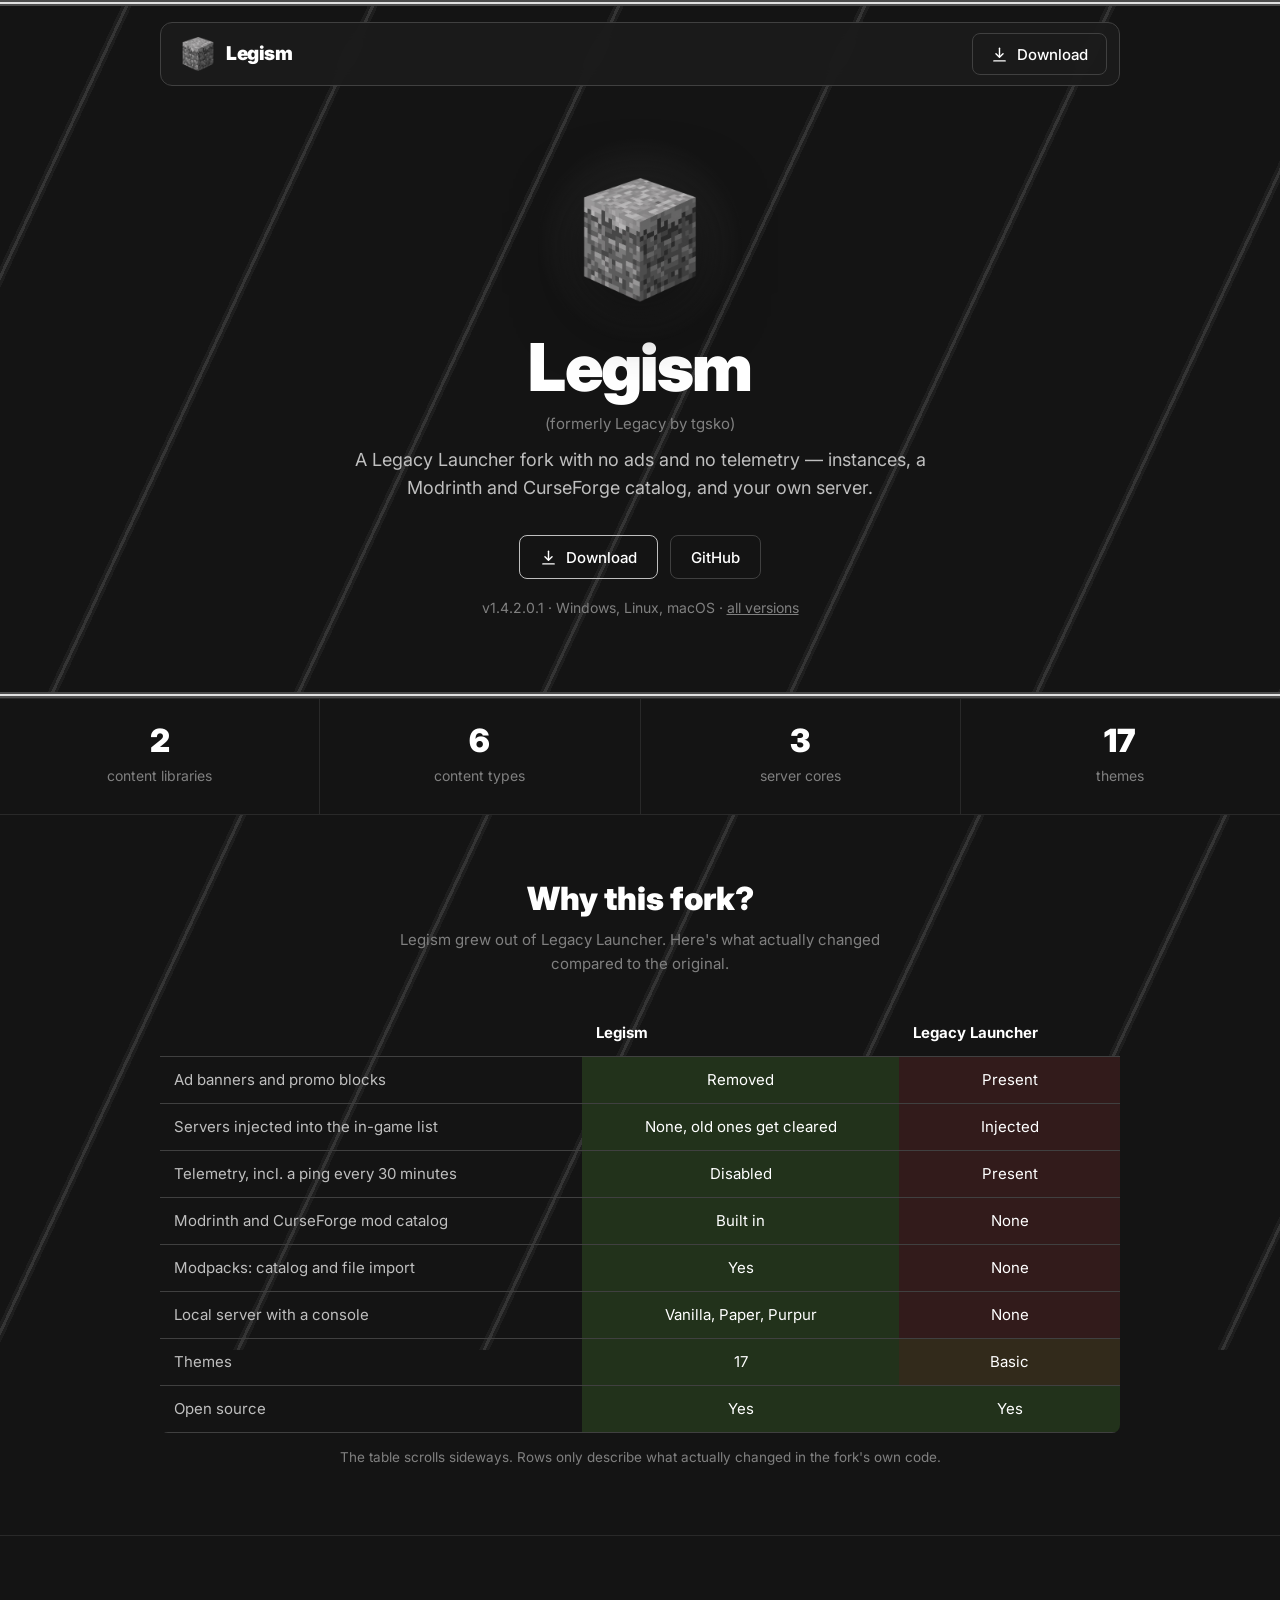
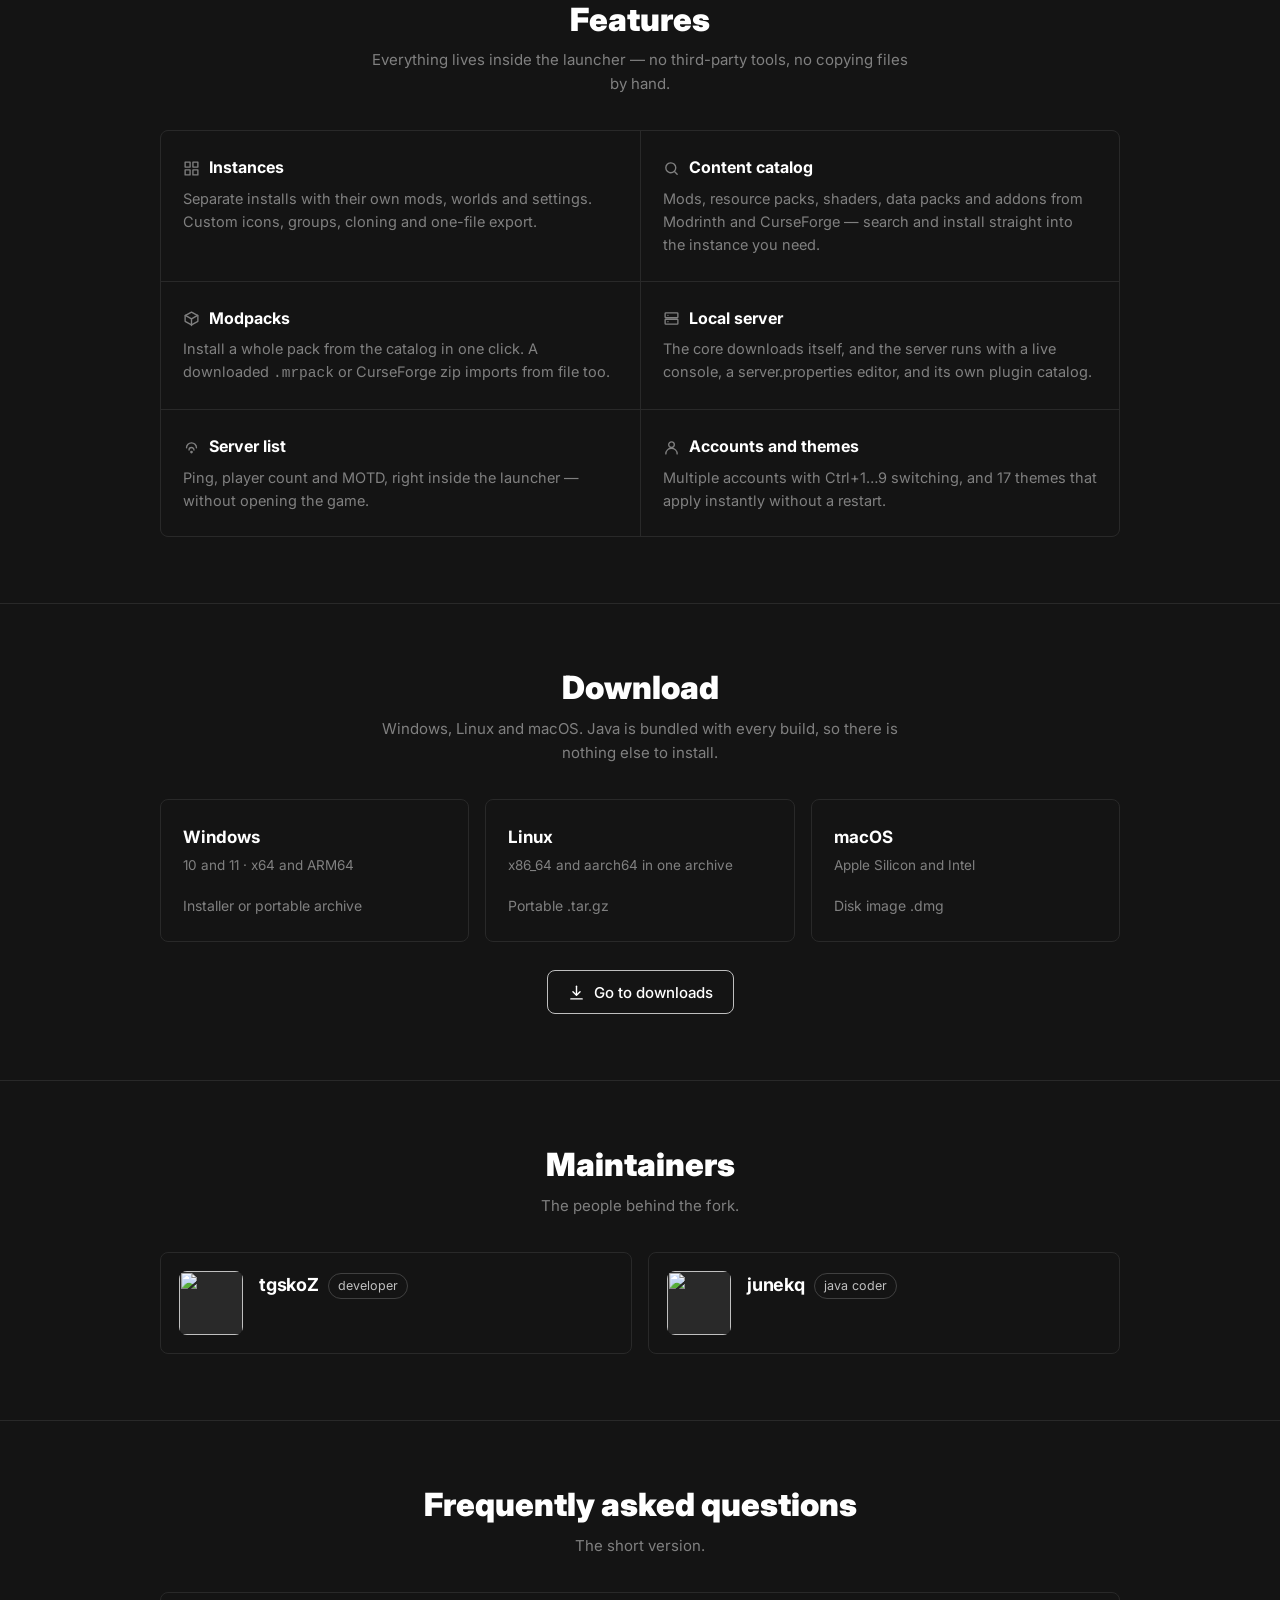
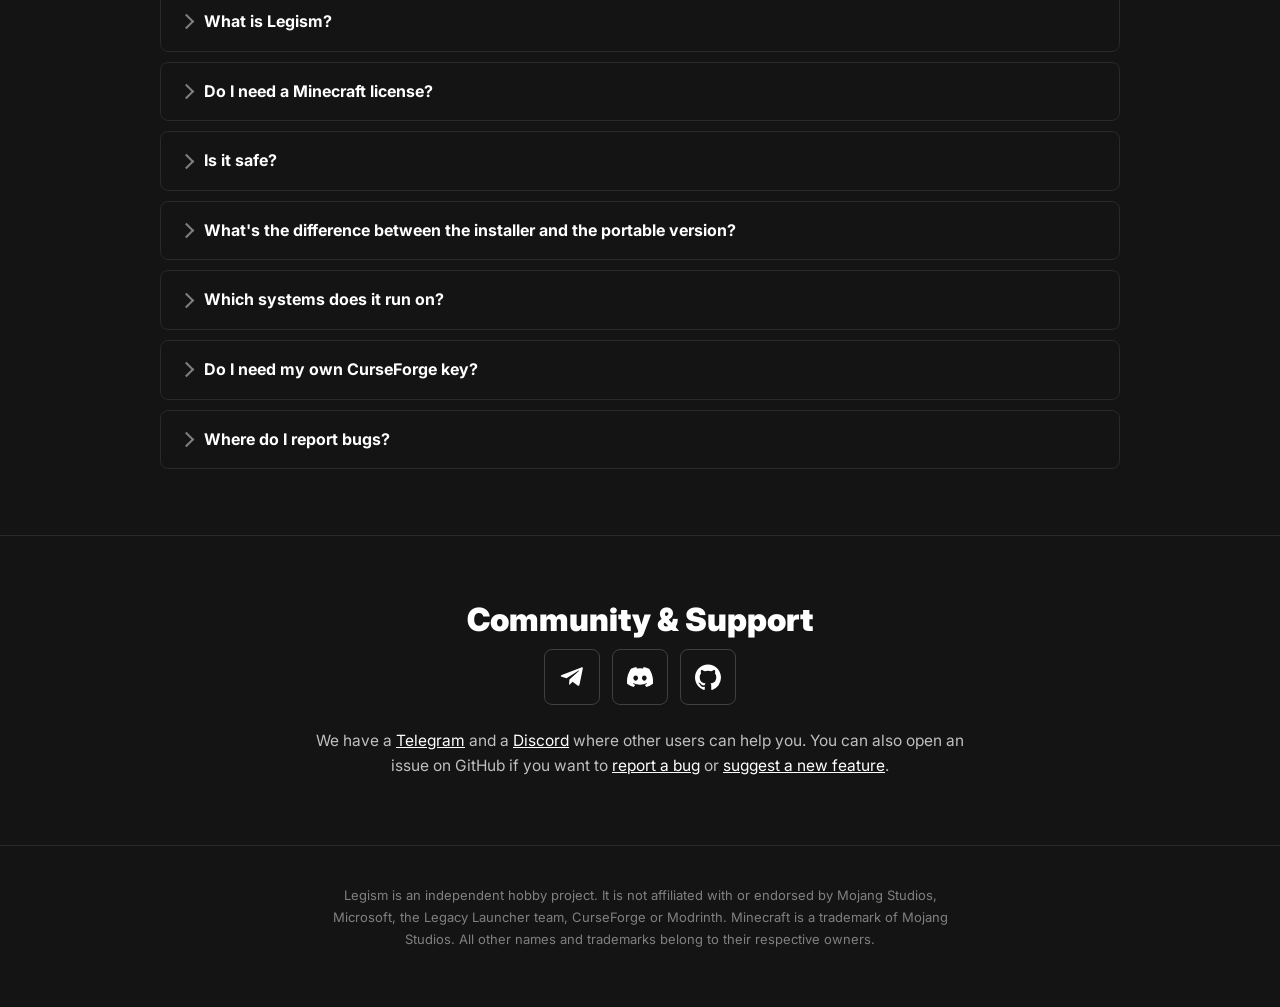
==== index.html @ e4979561 "Drift the background stripes without moving them The pattern now creeps slowly along its own diagona" ====
<!doctype html>
<html lang="en">
<head>
<meta charset="utf-8">
<meta name="viewport" content="width=device-width, initial-scale=1">
<title>Legism</title>
<meta name="description" content="Legism is a Legacy Launcher fork with no ads and no telemetry — instances, a built-in Modrinth and CurseForge catalog, and local servers.">
<link rel="icon" type="image/png" href="images/favicon.png">
<meta property="og:title" content="Legism">
<meta property="og:description" content="A Legacy Launcher fork with no ads and no telemetry. Instances, a Modrinth and CurseForge catalog, your own server.">
<meta property="og:image" content="images/legism-logo.png">
<meta property="og:type" content="website">
<link rel="preconnect" href="https://fonts.googleapis.com">
<link rel="preconnect" href="https://fonts.gstatic.com" crossorigin>
<link href="https://fonts.googleapis.com/css2?family=Inter:wght@400;500;700;900&display=swap" rel="stylesheet">
<script>document.documentElement.classList.add('js')</script>
<style>
  :root{
    --black-1:hsl(0,0%,0%);
    --black-2:hsl(0,0%,8%);
    --black-3:hsl(0,0%,16%);
    --white-1:hsl(0,0%,100%);
    --white-2:hsl(0,0%,75%);
    --white-3:hsl(0,0%,50%);
    --line:hsl(0,0%,25%);
    --green-1:hsl(100,30%,15%);
    --red-1:hsl(0,30%,15%);
    --blue-1:hsl(200,30%,15%);
    --yellow-1:hsl(40,30%,15%);
  }

  *{box-sizing:border-box}

  html{scroll-behavior:smooth}

  body{
    margin:0;
    background:var(--black-2);
    color:var(--white-1);
    font:400 16px/1.6 Inter,system-ui,-apple-system,"Segoe UI",sans-serif;
    -webkit-font-smoothing:antialiased;
    overflow-x:hidden;
  }

  /* ---------- the stripe motif, as the page's own background ----------
     The same grey/white/grey band repeated down the page, kept faint enough to read as
     texture behind the text rather than something competing with it. Both layers are
     fixed, so the pattern stays put while the page scrolls over it. */
  body::before{
    /* Oversized and fixed: fixed so the pattern holds still while the page scrolls over
       it, oversized so the drift below never drags an edge into view. */
    content:"";position:fixed;inset:-50%;z-index:0;pointer-events:none;
    /* Angled on purpose. Run these horizontally and a band eventually lands on a line of
       body text, where it reads as a strikethrough; on the diagonal it never lines up with
       anything and stays a texture. */
    background-image:repeating-linear-gradient(
      115deg,
      transparent 0 214px,
      hsl(0,0%,34%) 214px 217px,
      hsl(0,0%,92%) 217px 220px,
      hsl(0,0%,34%) 220px 223px
    );
    opacity:.15;
    animation:stripe-drift 34s linear infinite;
  }
  /* One full period of the pattern measured along the gradient's own axis: 223px at 115deg
     is (223*sin115, -223*cos115) = 202.11 by 94.24. Landing exactly on the period is what
     makes the loop invisible - anything else snaps back at the end of every cycle. */
  @keyframes stripe-drift{
    from{transform:translate(0,0)}
    to{transform:translate(202.11px,94.24px)}
  }
  /* the shine, sweeping across the whole backdrop */
  body::after{
    content:"";position:fixed;inset:0;z-index:0;pointer-events:none;
    background:linear-gradient(100deg,
      transparent 38%,
      hsla(0,0%,100%,.05) 50%,
      transparent 62%);
    transform:translateX(-100%);
    animation:sheen 9s cubic-bezier(.4,0,.2,1) infinite;
  }

  /* every band of the page sits above the backdrop */
  header,.stats,main,footer,.topbar,.stripes{position:relative;z-index:1}

  .wrap{width:min(100% - 32px,960px);margin-inline:auto;position:relative;z-index:1}

  a{color:var(--white-1)}
  :focus-visible{outline:2px solid var(--white-1);outline-offset:3px;border-radius:4px}

  h1{font-size:32px;font-weight:900;line-height:1.15;margin:0 0 16px}
  h2{font-size:20px;font-weight:700;margin:0 0 10px}

  /* ---------------- brand stripes ---------------- */
  /* Three bands - grey, white, grey - with a highlight sweeping along them. The sweep is
     a separate layer rather than an animated gradient on the bands themselves, so the
     stripe keeps its exact colours while only the shine moves. */
  .stripes{
    position:relative;overflow:hidden;
    height:6px;width:100%;
    background:linear-gradient(
      hsl(0,0%,30%) 0 2px,
      hsl(0,0%,88%) 2px 4px,
      hsl(0,0%,30%) 4px 6px
    );
  }
  .stripes::after{
    content:"";position:absolute;inset:0;
    background:linear-gradient(100deg,
      transparent 25%,
      hsla(0,0%,100%,.9) 50%,
      transparent 75%);
    transform:translateX(-100%);
    animation:sheen 6s cubic-bezier(.4,0,.2,1) infinite;
  }
  @keyframes sheen{
    0%{transform:translateX(-100%)}
    55%,100%{transform:translateX(100%)}
  }
  .stripes.divider{margin-top:-1px}

  /* ---------------- top bar ---------------- */
  .topbar{
    position:sticky;top:16px;z-index:20;
    width:min(100% - 32px,960px);margin:16px auto 0;
    display:flex;align-items:center;gap:16px;
    padding:10px 12px 10px 14px;
    border:1px solid var(--line);border-radius:12px;
    background:hsla(0,0%,11%,.92);
    backdrop-filter:blur(10px);
    -webkit-backdrop-filter:blur(10px);
  }
  .brand{
    display:flex;align-items:center;gap:11px;
    text-decoration:none;color:var(--white-1);
    font-weight:900;font-size:19px;letter-spacing:-.02em;
    padding:4px 6px;border-radius:8px;margin-right:auto;
    transition:opacity .15s;
  }
  .brand:hover{opacity:.75}
  .brand img{width:34px;height:34px;display:block}
  .topbar .btn{min-height:42px;padding:0 18px;font-size:15px}
  /* the wordmark stays at every width - it is half the point of the bar. Only the
     spacing tightens, which is enough for the whole row to fit a 320px phone. */
  @media (max-width:420px){
    .topbar{gap:8px;padding:8px 8px 8px 10px}
    .brand{font-size:17px;gap:9px}
    .brand img{width:30px;height:30px}
    .topbar .btn{padding:0 13px;font-size:14px}
  }

  /* ---------- scroll reveal (never hides content without JS) ---------- */
  .js .reveal{opacity:0;transform:translateY(16px);transition:opacity .55s ease,transform .55s ease}
  .js .reveal.in{opacity:1;transform:none}
  @media (prefers-reduced-motion:reduce){
    html{scroll-behavior:auto}
    .js .reveal{opacity:1;transform:none;transition:none}
    *,*::before,*::after{animation:none!important;transition-duration:.01ms!important}
    .stripes::after{opacity:0}
  }

  /* ---------------- hero ---------------- */
  header{
    position:relative;text-align:center;
    padding:92px 0 72px;border-bottom:1px solid var(--black-3);
    overflow:hidden;
  }

  .logo-wrap{position:relative;display:inline-block;margin-bottom:24px}
  .logo-wrap::after{
    content:"";position:absolute;inset:-42%;z-index:-1;
    background:radial-gradient(circle,hsla(0,0%,100%,.13),transparent 66%);
  }
  .logo{
    width:124px;height:124px;display:block;
    filter:drop-shadow(0 16px 34px rgba(0,0,0,.75));
    animation:float 7s ease-in-out infinite;
  }
  @keyframes float{0%,100%{transform:translateY(0)}50%{transform:translateY(-9px)}}

  .name{font-size:clamp(42px,7.4vw,66px);font-weight:900;line-height:1;margin:0 0 12px;letter-spacing:-.025em}
  .formerly{color:var(--white-3);font-size:15px;margin:0 0 10px}
  .tagline{color:var(--white-2);font-size:18px;margin:0 auto 32px;max-width:52ch}

  .actions{display:flex;flex-wrap:wrap;gap:12px;justify-content:center;margin-bottom:18px}
  .btn{
    display:inline-flex;align-items:center;justify-content:center;gap:9px;
    min-height:44px;padding:0 20px;
    background:transparent;color:var(--white-1);
    border:1px solid var(--line);border-radius:8px;
    font:500 15px/1 Inter,sans-serif;text-decoration:none;cursor:pointer;
    transition:background .15s,border-color .15s,transform .15s;
  }
  .btn:hover{background:var(--black-3);border-color:var(--white-3);transform:translateY(-2px)}
  .btn:active{transform:none}
  .btn.primary{border-color:var(--white-2)}
  .btn.primary:hover{background:var(--white-1);color:var(--black-1);border-color:var(--white-1)}
  .btn svg{width:17px;height:17px;flex:none}

  .under{color:var(--white-3);font-size:14px;margin:0}
  .under a{color:var(--white-3)}
  .under a:hover{color:var(--white-1)}

  /* ---------------- stats ---------------- */
  .stats{
    display:grid;grid-template-columns:repeat(4,1fr);gap:1px;
    background:var(--black-3);border-block:1px solid var(--black-3);
  }
  @media (max-width:680px){.stats{grid-template-columns:repeat(2,1fr)}}
  .stat{background:var(--black-2);padding:26px 16px;text-align:center}
  .stat b{display:block;font-size:32px;font-weight:900;line-height:1;margin-bottom:6px}
  .stat span{color:var(--white-3);font-size:14px}

  /* ---------------- sections ---------------- */
  section{padding:66px 0;border-bottom:1px solid var(--black-3)}
  section > .wrap > h1{text-align:center;margin-bottom:10px}
  .sub{text-align:center;color:var(--white-3);margin:0 auto 34px;max-width:60ch;font-size:15px}

  /* ---------------- table ---------------- */
  .scroller{overflow-x:auto;-webkit-overflow-scrolling:touch;border-radius:8px}
  table{border-collapse:collapse;width:100%;min-width:560px;font-size:15px}
  th,td{padding:11px 14px;text-align:left;border-bottom:1px solid var(--line)}
  thead th{font-weight:700;white-space:nowrap}
  thead th:first-child{width:44%}
  tbody th{font-weight:400;color:var(--white-2)}
  tbody tr{transition:background .15s}
  tbody tr:hover{background:hsl(0,0%,11%)}
  td{text-align:center;white-space:nowrap}
  .yes{background:var(--green-1)}
  .no{background:var(--red-1)}
  .partial{background:var(--yellow-1)}
  .hint{color:var(--white-3);font-size:13.5px;margin:14px 0 0;text-align:center}

  /* ---------------- features ---------------- */
  .feats{display:grid;grid-template-columns:repeat(2,1fr);gap:1px;background:var(--black-3);border:1px solid var(--black-3);border-radius:8px;overflow:hidden}
  @media (max-width:640px){.feats{grid-template-columns:1fr}}
  .feat{background:var(--black-2);padding:24px 22px;transition:background .18s}
  .feat:hover{background:hsl(0,0%,11%)}
  .feat h2{font-size:16px;margin-bottom:6px;display:flex;align-items:center;gap:9px}
  .feat h2 svg{width:17px;height:17px;flex:none;stroke:var(--white-3);fill:none;stroke-width:1.9;stroke-linecap:round;stroke-linejoin:round}
  .feat:hover h2 svg{stroke:var(--white-1)}
  .feat p{margin:0;color:var(--white-3);font-size:14.5px;line-height:1.6}


  /* ---------------- downloads ---------------- */
  .downloads{display:grid;grid-template-columns:repeat(3,1fr);gap:16px}
  @media (max-width:760px){.downloads{grid-template-columns:1fr}}
  .dl{
    background:var(--black-2);border:1px solid var(--black-3);border-radius:8px;
    padding:24px 22px;display:flex;flex-direction:column;transition:border-color .18s;
  }
  .dl:hover{border-color:var(--line)}
  .dl h2{font-size:17px;margin-bottom:4px}
  .dl .arch{color:var(--white-3);font-size:13.5px;margin:0 0 18px}
  .dl .files{display:grid;gap:8px;margin-top:auto}
  .dl .files a{
    display:block;padding:10px 14px;text-align:center;text-decoration:none;
    border:1px solid var(--line);border-radius:8px;font-size:14.5px;font-weight:500;
    transition:background .15s,border-color .15s;
  }
  .dl .files a:hover{background:var(--black-3);border-color:var(--white-2)}
  .dl .files .hintline{color:var(--white-3);font-size:14px}
  .dl-cta{text-align:center;margin:28px 0 0}

  /* ---------------- maintainers ---------------- */
  .people{display:grid;grid-template-columns:repeat(2,1fr);gap:16px}
  @media (max-width:720px){.people{grid-template-columns:1fr}}
  .person{
    display:flex;gap:16px;align-items:flex-start;
    background:var(--black-2);border:1px solid var(--black-3);border-radius:8px;
    padding:18px;text-decoration:none;color:var(--white-1);
    transition:border-color .18s,background .18s,transform .18s;
  }
  .person:hover{border-color:var(--line);background:hsl(0,0%,10%);transform:translateY(-2px)}
  .person img{
    width:64px;height:64px;flex:none;border-radius:8px;display:block;
    background:var(--black-3);object-fit:cover;
  }
  .person .who{display:flex;align-items:center;gap:9px;flex-wrap:wrap;margin-bottom:4px}
  .person .handle{font-size:18px;font-weight:700;letter-spacing:-.01em}
  .person .role{
    font-size:12.5px;color:var(--white-2);
    border:1px solid var(--line);border-radius:100px;padding:2px 9px;
    white-space:nowrap;
  }
  .person .bio{margin:0;color:var(--white-3);font-size:14.5px;line-height:1.55}

  /* ---------------- faq ---------------- */
  .faq{display:grid;gap:10px}
  details{
    background:var(--black-2);border:1px solid var(--black-3);border-radius:8px;
    padding:0 18px;transition:border-color .15s,background .15s;
  }
  details:hover,details[open]{border-color:var(--line);background:hsl(0,0%,10%)}
  summary{
    cursor:pointer;list-style:none;padding:16px 0;
    font-weight:700;font-size:16px;display:flex;align-items:center;gap:12px;
  }
  summary::-webkit-details-marker{display:none}
  summary::before{
    content:"";flex:none;width:9px;height:9px;
    border-right:2px solid var(--white-3);border-bottom:2px solid var(--white-3);
    transform:rotate(-45deg);transition:transform .18s;margin-left:2px;
  }
  details[open] summary::before{transform:rotate(45deg)}
  details p{margin:0 0 16px;color:var(--white-2);font-size:15px;line-height:1.65}
  details a{color:var(--white-1)}

  /* ---------------- community ---------------- */
  .socials{display:flex;gap:12px;justify-content:center;margin-bottom:24px}
  .social{
    width:56px;height:56px;display:grid;place-items:center;
    border:1px solid var(--line);border-radius:8px;color:var(--white-1);
    transition:background .15s,border-color .15s,transform .15s;
  }
  .social:hover{background:var(--black-3);border-color:var(--white-2);transform:translateY(-3px)}
  .social svg{width:26px;height:26px;fill:currentColor}
  .community-text{text-align:center;color:var(--white-2);font-size:15.5px;margin:0 auto;max-width:66ch}

  /* ---------------- footer ---------------- */
  footer{padding:38px 0 58px;text-align:center}
  .disclaimer{color:var(--white-3);font-size:13px;line-height:1.7;margin:0 auto;max-width:80ch}
</style>
</head>
<body>

<div class="stripes" aria-hidden="true"></div>

<nav class="topbar">
  <a class="brand" href="#top" aria-label="Legism home page">
    <img src="images/legism-logo.png" width="34" height="34" alt="">
    <span>Legism</span>
  </a>
  <a class="btn" href="download/">
    <svg viewBox="0 0 24 24" fill="none" stroke="currentColor" stroke-width="2" stroke-linecap="round" stroke-linejoin="round" aria-hidden="true">
      <path d="M12 3v12"/><path d="m7 11 5 5 5-5"/><path d="M4 21h16"/>
    </svg>
    Download
  </a>
</nav>

<header id="top">
  <div class="wrap">
    <span class="logo-wrap">
      <img class="logo" src="images/legism-logo.png" width="124" height="124" alt="Legism logo">
    </span>
    <h1 class="name">Legism</h1>
    <p class="formerly">(formerly Legacy by tgsko)</p>
    <p class="tagline">A Legacy Launcher fork with no ads and no telemetry — instances, a Modrinth and CurseForge catalog, and your own server.</p>

    <div class="actions">
      <a class="btn primary" href="download/">
        <svg viewBox="0 0 24 24" fill="none" stroke="currentColor" stroke-width="2" stroke-linecap="round" stroke-linejoin="round" aria-hidden="true">
          <path d="M12 3v12"/><path d="m7 11 5 5 5-5"/><path d="M4 21h16"/>
        </svg>
        Download
      </a>
      <a class="btn" href="https://github.com/Legismmc/legism" target="_blank" rel="noopener">GitHub</a>
    </div>

    <p class="under">
      <span id="ver">v1.4.2.0.1</span> · Windows, Linux, macOS ·
      <a href="https://github.com/Legismmc/legism/releases" target="_blank" rel="noopener">all versions</a>
    </p>
  </div>
</header>

<div class="stripes divider" aria-hidden="true"></div>

<div class="stats">
  <div class="stat"><b>2</b><span>content libraries</span></div>
  <div class="stat"><b>6</b><span>content types</span></div>
  <div class="stat"><b>3</b><span>server cores</span></div>
  <div class="stat"><b>17</b><span>themes</span></div>
</div>

<main>

  <section id="why">
    <div class="wrap">
      <h1 class="reveal">Why this fork?</h1>
      <p class="sub reveal">Legism grew out of Legacy Launcher. Here's what actually changed compared to the original.</p>

      <div class="scroller reveal">
        <table>
          <thead>
            <tr>
              <th scope="col"></th>
              <th scope="col">Legism</th>
              <th scope="col">Legacy Launcher</th>
            </tr>
          </thead>
          <tbody>
            <tr>
              <th scope="row">Ad banners and promo blocks</th>
              <td class="yes">Removed</td>
              <td class="no">Present</td>
            </tr>
            <tr>
              <th scope="row">Servers injected into the in-game list</th>
              <td class="yes">None, old ones get cleared</td>
              <td class="no">Injected</td>
            </tr>
            <tr>
              <th scope="row">Telemetry, incl. a ping every 30 minutes</th>
              <td class="yes">Disabled</td>
              <td class="no">Present</td>
            </tr>
            <tr>
              <th scope="row">Modrinth and CurseForge mod catalog</th>
              <td class="yes">Built in</td>
              <td class="no">None</td>
            </tr>
            <tr>
              <th scope="row">Modpacks: catalog and file import</th>
              <td class="yes">Yes</td>
              <td class="no">None</td>
            </tr>
            <tr>
              <th scope="row">Local server with a console</th>
              <td class="yes">Vanilla, Paper, Purpur</td>
              <td class="no">None</td>
            </tr>
            <tr>
              <th scope="row">Themes</th>
              <td class="yes">17</td>
              <td class="partial">Basic</td>
            </tr>
            <tr>
              <th scope="row">Open source</th>
              <td class="yes">Yes</td>
              <td class="yes">Yes</td>
            </tr>
          </tbody>
        </table>
      </div>
      <p class="hint reveal">The table scrolls sideways. Rows only describe what actually changed in the fork's own code.</p>
    </div>
  </section>

  <section id="features">
    <div class="wrap">
      <h1 class="reveal">Features</h1>
      <p class="sub reveal">Everything lives inside the launcher — no third-party tools, no copying files by hand.</p>

      <div class="feats reveal">
        <div class="feat">
          <h2><svg viewBox="0 0 24 24" aria-hidden="true"><rect x="3" y="3" width="7" height="7"/><rect x="14" y="3" width="7" height="7"/><rect x="3" y="14" width="7" height="7"/><rect x="14" y="14" width="7" height="7"/></svg>Instances</h2>
          <p>Separate installs with their own mods, worlds and settings. Custom icons, groups, cloning and one-file export.</p>
        </div>
        <div class="feat">
          <h2><svg viewBox="0 0 24 24" aria-hidden="true"><circle cx="11" cy="11" r="7"/><path d="m20 20-3.5-3.5"/></svg>Content catalog</h2>
          <p>Mods, resource packs, shaders, data packs and addons from Modrinth and CurseForge — search and install straight into the instance you need.</p>
        </div>
        <div class="feat">
          <h2><svg viewBox="0 0 24 24" aria-hidden="true"><path d="M21 16V8l-9-5-9 5v8l9 5 9-5Z"/><path d="m3.3 7.5 8.7 5 8.7-5"/><path d="M12 22V12.5"/></svg>Modpacks</h2>
          <p>Install a whole pack from the catalog in one click. A downloaded <code>.mrpack</code> or CurseForge zip imports from file too.</p>
        </div>
        <div class="feat">
          <h2><svg viewBox="0 0 24 24" aria-hidden="true"><rect x="3" y="4" width="18" height="7" rx="1"/><rect x="3" y="13" width="18" height="7" rx="1"/><path d="M7 7.5h.01M7 16.5h.01"/></svg>Local server</h2>
          <p>The core downloads itself, and the server runs with a live console, a server.properties editor, and its own plugin catalog.</p>
        </div>
        <div class="feat">
          <h2><svg viewBox="0 0 24 24" aria-hidden="true"><path d="M5 12.5a7 7 0 0 1 14 0"/><path d="M8.5 15.5a3.5 3.5 0 0 1 7 0"/><circle cx="12" cy="18.5" r="1"/></svg>Server list</h2>
          <p>Ping, player count and MOTD, right inside the launcher — without opening the game.</p>
        </div>
        <div class="feat">
          <h2><svg viewBox="0 0 24 24" aria-hidden="true"><circle cx="12" cy="8" r="4"/><path d="M4 21a8 8 0 0 1 16 0"/></svg>Accounts and themes</h2>
          <p>Multiple accounts with Ctrl+1…9 switching, and 17 themes that apply instantly without a restart.</p>
        </div>
      </div>
    </div>
  </section>

  <section id="download">
    <div class="wrap">
      <h1 class="reveal">Download</h1>
      <p class="sub reveal">Windows, Linux and macOS. Java is bundled with every build, so there is nothing else to install.</p>

      <div class="downloads reveal">
        <div class="dl">
          <h2>Windows</h2>
          <p class="arch">10 and 11 · x64 and ARM64</p>
          <div class="files"><span class="hintline">Installer or portable archive</span></div>
        </div>

        <div class="dl">
          <h2>Linux</h2>
          <p class="arch">x86_64 and aarch64 in one archive</p>
          <div class="files"><span class="hintline">Portable .tar.gz</span></div>
        </div>

        <div class="dl">
          <h2>macOS</h2>
          <p class="arch">Apple Silicon and Intel</p>
          <div class="files"><span class="hintline">Disk image .dmg</span></div>
        </div>
      </div>

      <p class="dl-cta reveal">
        <a class="btn primary" href="download/">
          <svg viewBox="0 0 24 24" fill="none" stroke="currentColor" stroke-width="2" stroke-linecap="round" stroke-linejoin="round" aria-hidden="true">
            <path d="M12 3v12"/><path d="m7 11 5 5 5-5"/><path d="M4 21h16"/>
          </svg>
          Go to downloads
        </a>
      </p>
    </div>
  </section>

  <section id="maintainers">
    <div class="wrap">
      <h1 class="reveal">Maintainers</h1>
      <p class="sub reveal">The people behind the fork.</p>

      <div class="people reveal">
        <a class="person" href="https://github.com/tgskoZ" target="_blank" rel="noopener">
          <img src="https://github.com/tgskoZ.png?size=128" width="64" height="64" alt="" loading="lazy">
          <span>
            <span class="who">
              <span class="handle">tgskoZ</span>
              <span class="role">developer</span>
            </span>
            <p class="bio" data-bio-for="tgskoZ"></p>
          </span>
        </a>

        <a class="person" href="https://github.com/junekq" target="_blank" rel="noopener">
          <img src="https://github.com/junekq.png?size=128" width="64" height="64" alt="" loading="lazy">
          <span>
            <span class="who">
              <span class="handle">junekq</span>
              <span class="role">java coder</span>
            </span>
            <p class="bio" data-bio-for="junekq"></p>
          </span>
        </a>
      </div>
    </div>
  </section>

  <section id="faq">
    <div class="wrap">
      <h1 class="reveal">Frequently asked questions</h1>
      <p class="sub reveal">The short version.</p>

      <div class="faq reveal">
        <details>
          <summary>What is Legism?</summary>
          <p>An independent, hobbyist fork of <a href="https://llaun.ch/" target="_blank" rel="noopener">Legacy Launcher</a>, a Minecraft launcher. Ads and telemetry are cut out, and a built-in mod catalog, modpacks and local servers are added in their place. The project used to be called "Legacy by tgsko".</p>
        </details>

        <details>
          <summary>Do I need a Minecraft license?</summary>
          <p>Minecraft is a paid game, and the launcher doesn't distribute or grant it. Legism only launches the game and manages instances.</p>
        </details>

        <details>
          <summary>Is it safe?</summary>
          <p>The source is fully open — you can read it and build it yourself. Only download it from the <a href="https://github.com/Legismmc/legism/releases" target="_blank" rel="noopener">GitHub releases page</a>: builds from other sites are unverified.</p>
        </details>

        <details>
          <summary>What's the difference between the installer and the portable version?</summary>
          <p>The installer sets the launcher up like a regular program, with shortcuts. The portable version unpacks into any folder and doesn't touch the system — handy to keep on a flash drive or move between drives along with your instances.</p>
        </details>

        <details>
          <summary>Which systems does it run on?</summary>
          <p>Windows 10 or 11 (x64 or ARM64), Linux (x86_64 or aarch64), and macOS on both Apple Silicon and Intel. Java ships with every build — nothing else to install separately.</p>
        </details>

        <details>
          <summary>Do I need my own CurseForge key?</summary>
          <p>No. A key is already built in, so the CurseForge catalog works right away. You can set your own in settings if you want to — it replaces the built-in one.</p>
        </details>

        <details>
          <summary>Where do I report bugs?</summary>
          <p>On <a href="https://github.com/Legismmc/legism/issues" target="_blank" rel="noopener">GitHub Issues</a>, or in our chats. Please don't report problems with this fork to the Legacy Launcher team — they have nothing to do with it.</p>
        </details>
      </div>
    </div>
  </section>

  <section id="community">
    <div class="wrap">
      <h1 class="reveal">Community &amp; Support</h1>

      <div class="socials reveal">
        <a class="social" href="https://t.me/legismmc" target="_blank" rel="noopener" title="Telegram" aria-label="Telegram">
          <svg viewBox="0 0 24 24" aria-hidden="true"><path d="M21.94 4.3 18.9 19.1c-.23 1.02-.84 1.27-1.7.79l-4.7-3.47-2.27 2.19c-.25.25-.46.46-.95.46l.34-4.8 8.73-7.9c.38-.34-.08-.53-.59-.19L6.98 13.2 2.34 11.75c-1.01-.32-1.03-1.01.21-1.5L20.63 3.2c.84-.31 1.57.2 1.31 1.1Z"/></svg>
        </a>
        <a class="social" href="https://discord.gg/bpZRAgu2QR" target="_blank" rel="noopener" title="Discord" aria-label="Discord">
          <svg viewBox="0 0 24 24" aria-hidden="true"><path d="M20.32 4.37a19.8 19.8 0 0 0-4.93-1.51.07.07 0 0 0-.08.04c-.21.38-.45.87-.62 1.25a18.3 18.3 0 0 0-5.38 0c-.17-.39-.42-.87-.63-1.25a.08.08 0 0 0-.08-.04c-1.71.3-3.37.8-4.93 1.51a.07.07 0 0 0-.03.03C.53 9.09-.32 13.68.1 18.21a.08.08 0 0 0 .03.06 19.9 19.9 0 0 0 6 3.03.08.08 0 0 0 .09-.03c.46-.63.87-1.3 1.23-2a.08.08 0 0 0-.04-.11c-.65-.25-1.27-.55-1.87-.9a.08.08 0 0 1 0-.13l.37-.29a.08.08 0 0 1 .08 0c3.93 1.79 8.18 1.79 12.06 0a.08.08 0 0 1 .08 0l.37.3a.08.08 0 0 1 0 .12c-.6.35-1.22.65-1.87.9a.08.08 0 0 0-.04.11c.36.7.77 1.37 1.23 2a.08.08 0 0 0 .09.03 19.8 19.8 0 0 0 6-3.03.08.08 0 0 0 .04-.06c.5-5.25-.84-9.8-3.55-13.81a.06.06 0 0 0-.03-.03ZM8.02 15.45c-1.18 0-2.16-1.08-2.16-2.42 0-1.33.96-2.42 2.16-2.42 1.21 0 2.18 1.1 2.16 2.42 0 1.34-.96 2.42-2.16 2.42Zm7.97 0c-1.18 0-2.16-1.08-2.16-2.42 0-1.33.96-2.42 2.16-2.42 1.21 0 2.18 1.1 2.16 2.42 0 1.34-.95 2.42-2.16 2.42Z"/></svg>
        </a>
        <a class="social" href="https://github.com/Legismmc/legism" target="_blank" rel="noopener" title="GitHub" aria-label="GitHub">
          <svg viewBox="0 0 24 24" aria-hidden="true"><path d="M12 .5C5.37.5 0 5.87 0 12.5c0 5.3 3.44 9.8 8.2 11.39.6.11.82-.26.82-.58v-2.2c-3.34.73-4.04-1.42-4.04-1.42-.55-1.39-1.34-1.76-1.34-1.76-1.09-.75.08-.73.08-.73 1.2.08 1.84 1.24 1.84 1.24 1.07 1.83 2.81 1.3 3.5.99.11-.78.42-1.3.76-1.6-2.67-.3-5.47-1.33-5.47-5.93 0-1.31.47-2.38 1.24-3.22-.13-.3-.54-1.52.11-3.18 0 0 1.01-.32 3.3 1.23a11.5 11.5 0 0 1 6 0c2.29-1.55 3.3-1.23 3.3-1.23.65 1.66.24 2.88.12 3.18.77.84 1.23 1.91 1.23 3.22 0 4.61-2.8 5.62-5.48 5.92.43.37.81 1.1.81 2.22v3.29c0 .32.22.7.83.58A12 12 0 0 0 24 12.5C24 5.87 18.63.5 12 .5Z"/></svg>
        </a>
      </div>

      <p class="community-text reveal">
        We have a <a href="https://t.me/legismmc" target="_blank" rel="noopener">Telegram</a> and a
        <a href="https://discord.gg/bpZRAgu2QR" target="_blank" rel="noopener">Discord</a> where other users can help you.
        You can also open an issue on GitHub if you want to
        <a href="https://github.com/Legismmc/legism/issues/new" target="_blank" rel="noopener">report a bug</a> or
        <a href="https://github.com/Legismmc/legism/issues/new" target="_blank" rel="noopener">suggest a new feature</a>.
      </p>
    </div>
  </section>

</main>

<footer>
  <div class="wrap">
    <p class="disclaimer">
      Legism is an independent hobby project. It is not affiliated with or endorsed by Mojang Studios,
      Microsoft, the Legacy Launcher team, CurseForge or Modrinth. Minecraft is a trademark of
      Mojang Studios. All other names and trademarks belong to their respective owners.
    </p>
  </div>
</footer>

<script>
  // Keep the headline version honest without another manual bump each release. The markup
  // already carries the last known tag, so a failed or rate-limited request changes nothing.
  fetch('https://api.github.com/repos/Legismmc/legism/releases/latest', {
    headers: { 'Accept': 'application/vnd.github+json' }
  }).then(function (r) { return r.ok ? r.json() : null; })
    .then(function (d) {
      if (d && d.tag_name) document.getElementById('ver').textContent = d.tag_name;
    })
    .catch(function () { /* offline - the baked-in tag stands */ });

  // Maintainer blurbs come from each person's own GitHub bio rather than being written
  // for them here. Nobody's card depends on it: an empty or failed response just leaves
  // the line out, and the name, role and avatar stand on their own.
  [].slice.call(document.querySelectorAll('[data-bio-for]')).forEach(function (el) {
    fetch('https://api.github.com/users/' + el.getAttribute('data-bio-for'), {
      headers: { 'Accept': 'application/vnd.github+json' }
    }).then(function (r) { return r.ok ? r.json() : null; })
      .then(function (d) { if (d && d.bio) el.textContent = d.bio; })
      .catch(function () { /* no bio shown, which is the same as having none */ });
  });
</script>
<script>
  (function () {
    var items = [].slice.call(document.querySelectorAll('.reveal'));
    function show(el) { el.classList.add('in'); }

    if (!('IntersectionObserver' in window)) {
      items.forEach(show);
      return;
    }

    var io = new IntersectionObserver(function (entries) {
      entries.forEach(function (e) {
        // also reveal anything already scrolled past: landing on an #anchor, or a
        // restored scroll position, can jump straight over an element, and it would
        // otherwise never intersect and so stay invisible for good
        if (e.isIntersecting || e.boundingClientRect.top < 0) {
          show(e.target);
          io.unobserve(e.target);
        }
      });
    }, { rootMargin: '0px 0px -8% 0px', threshold: 0.05 });

    items.forEach(function (el) { io.observe(el); });

    // safety net for the same reason, once layout has settled
    window.addEventListener('load', function () {
      items.forEach(function (el) {
        if (el.getBoundingClientRect().top < window.innerHeight) show(el);
      });
    });
  })();
</script>

</body>
</html>
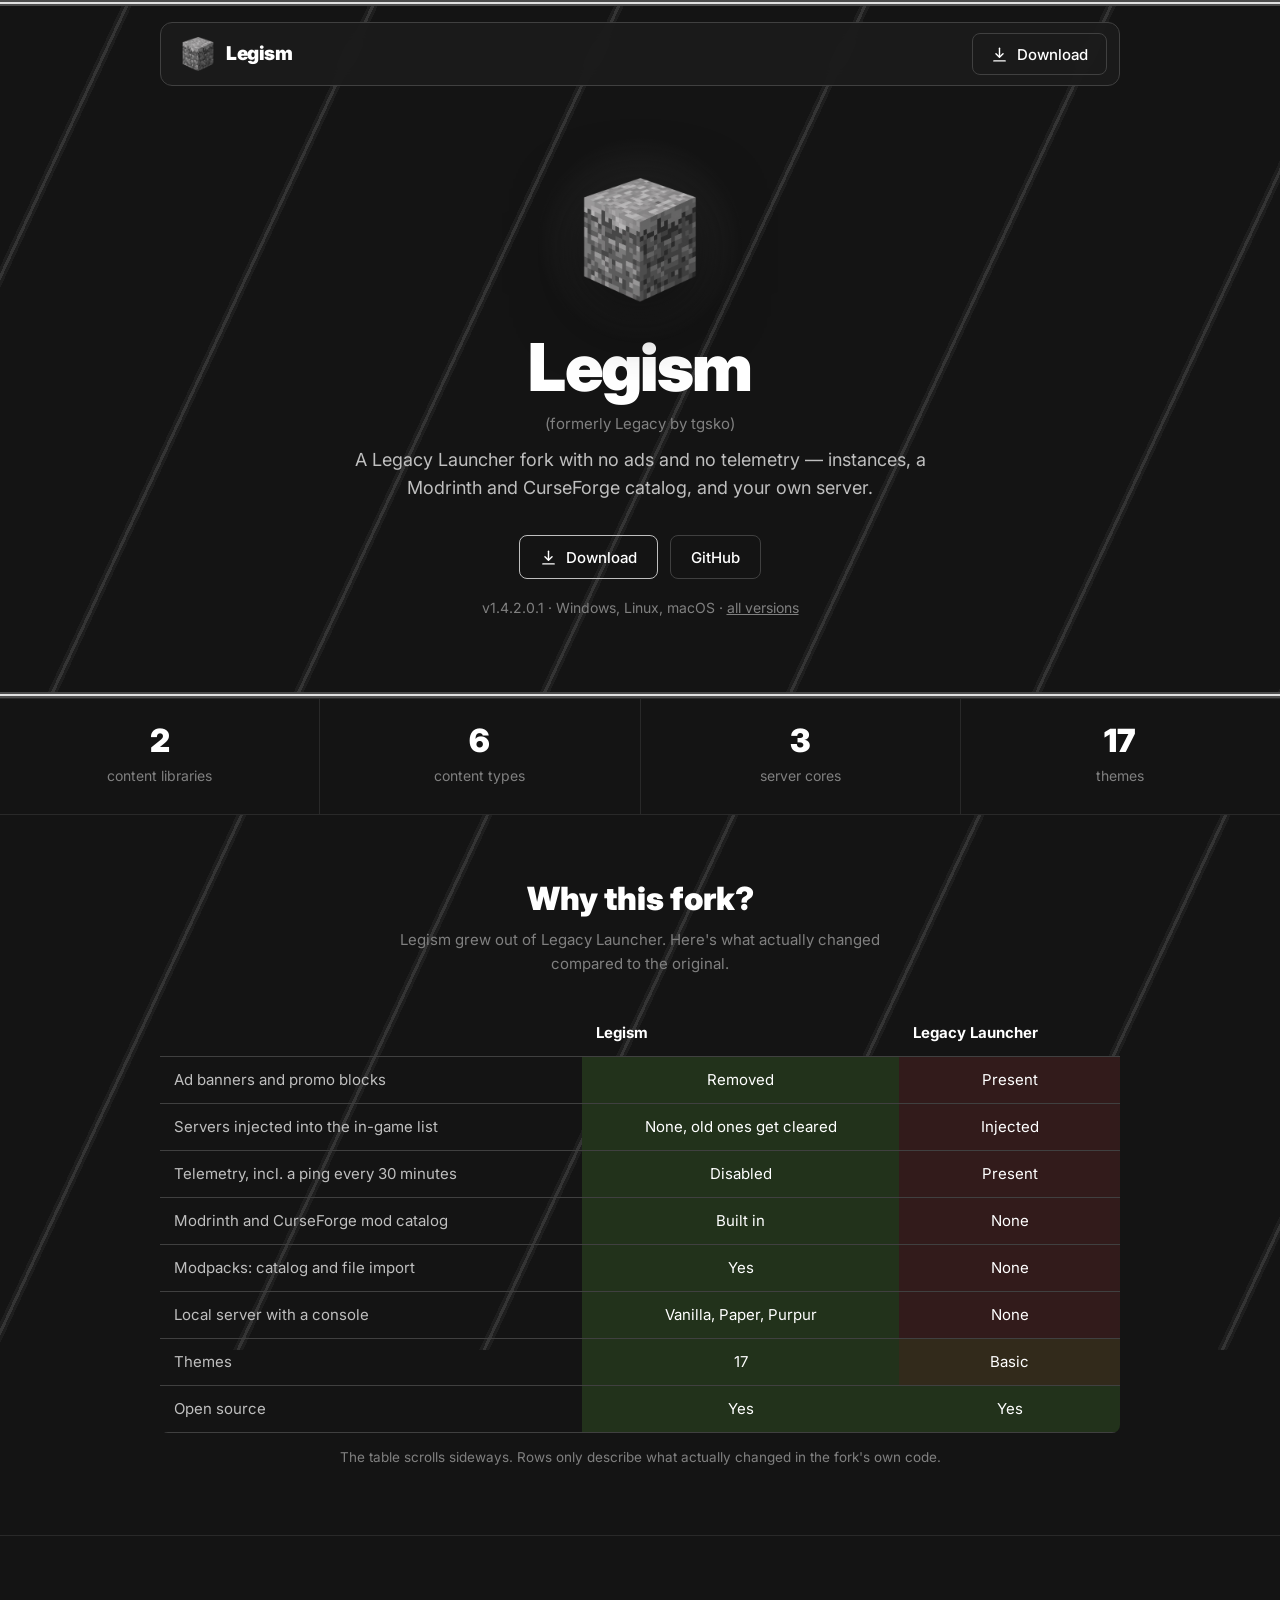
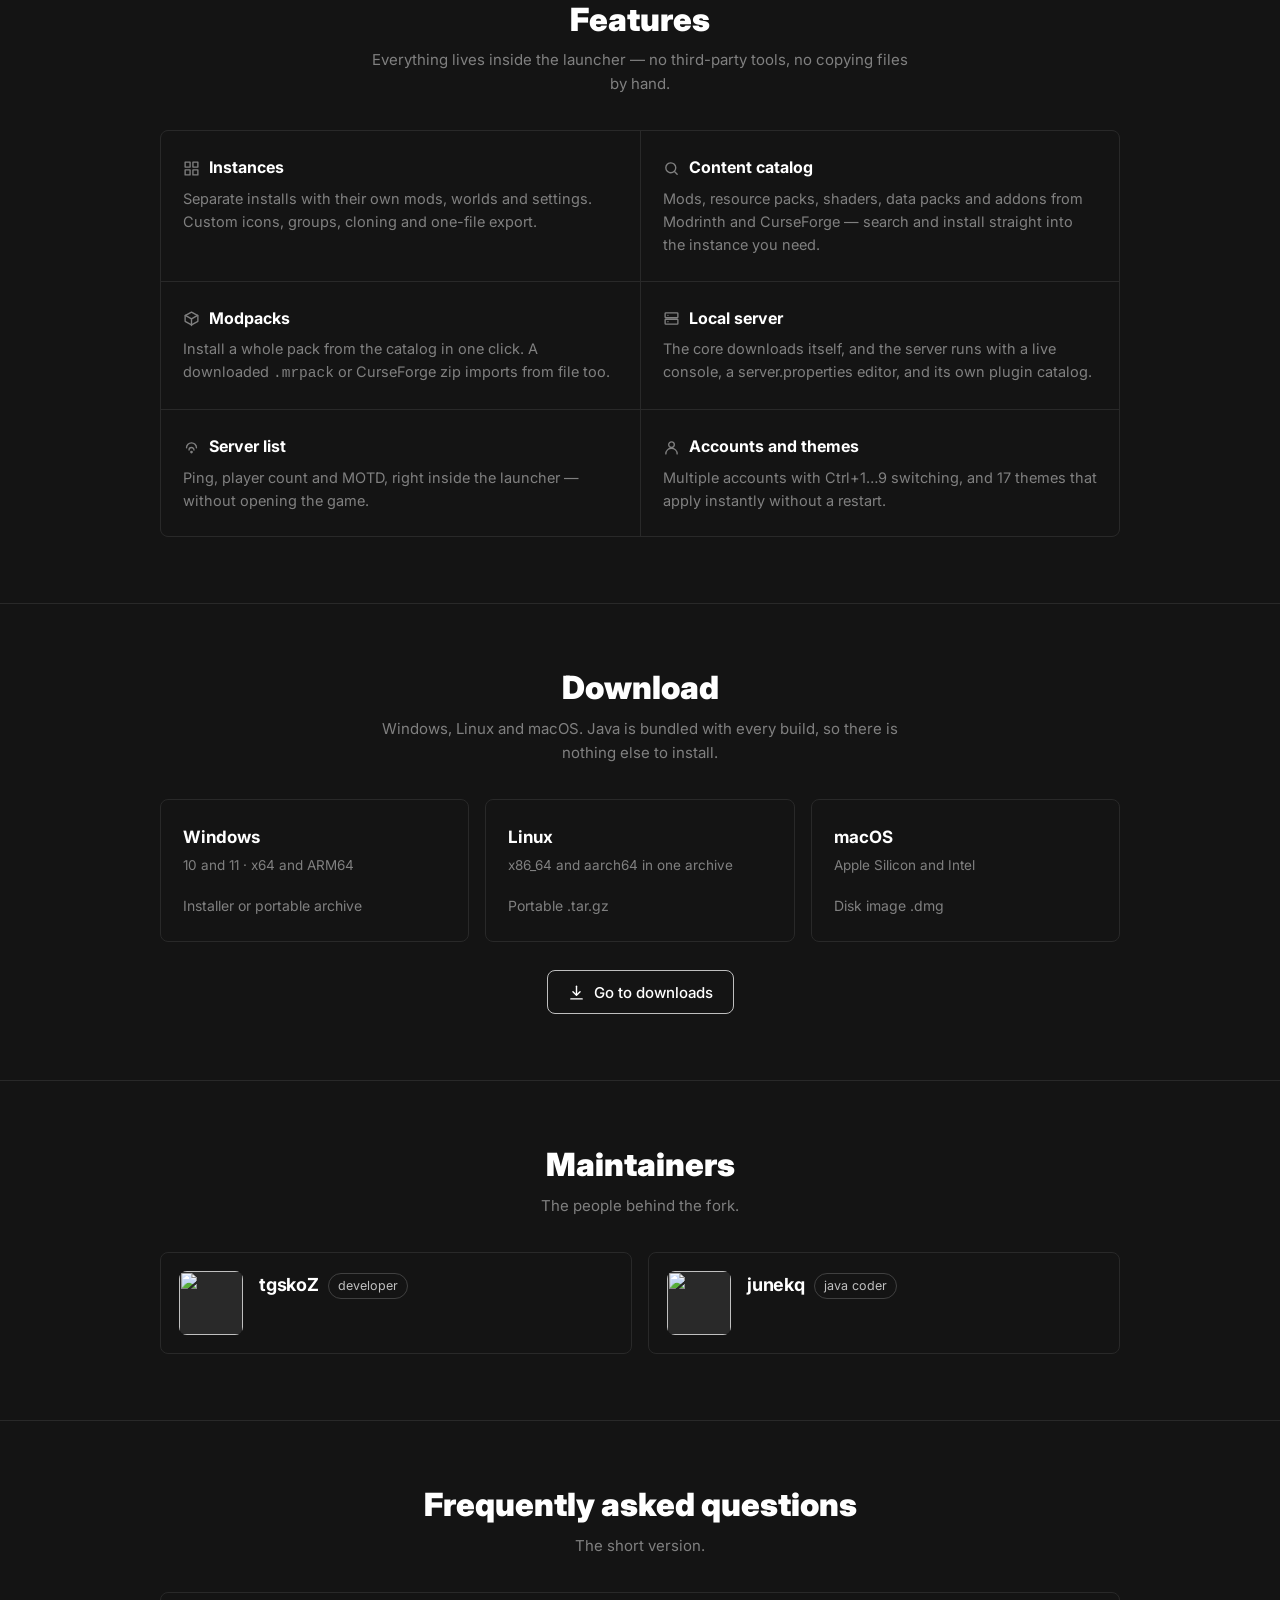
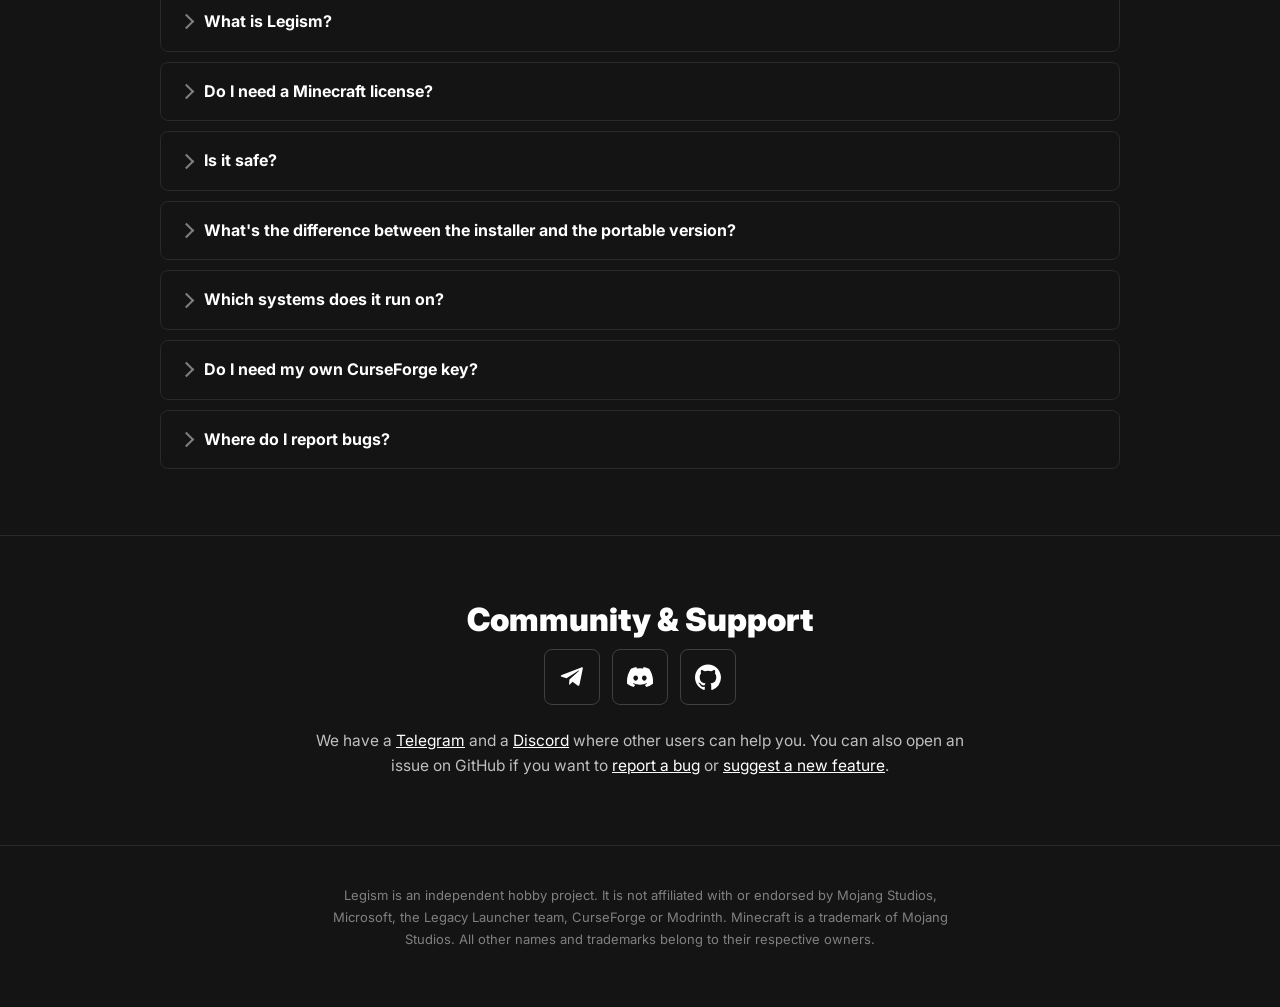
==== commit 9c51a002: "Speed the stripe drift up enough to see At 34s per period the pattern moved about 6px a second, whic" ====
--- a/index.html
+++ b/index.html
@@ -61,7 +61,8 @@
       hsl(0,0%,34%) 220px 223px
     );
     opacity:.15;
-    animation:stripe-drift 34s linear infinite;
+    animation:stripe-drift 12s linear infinite;
+    will-change:transform;
   }
   /* One full period of the pattern measured along the gradient's own axis: 223px at 115deg
      is (223*sin115, -223*cos115) = 202.11 by 94.24. Landing exactly on the period is what
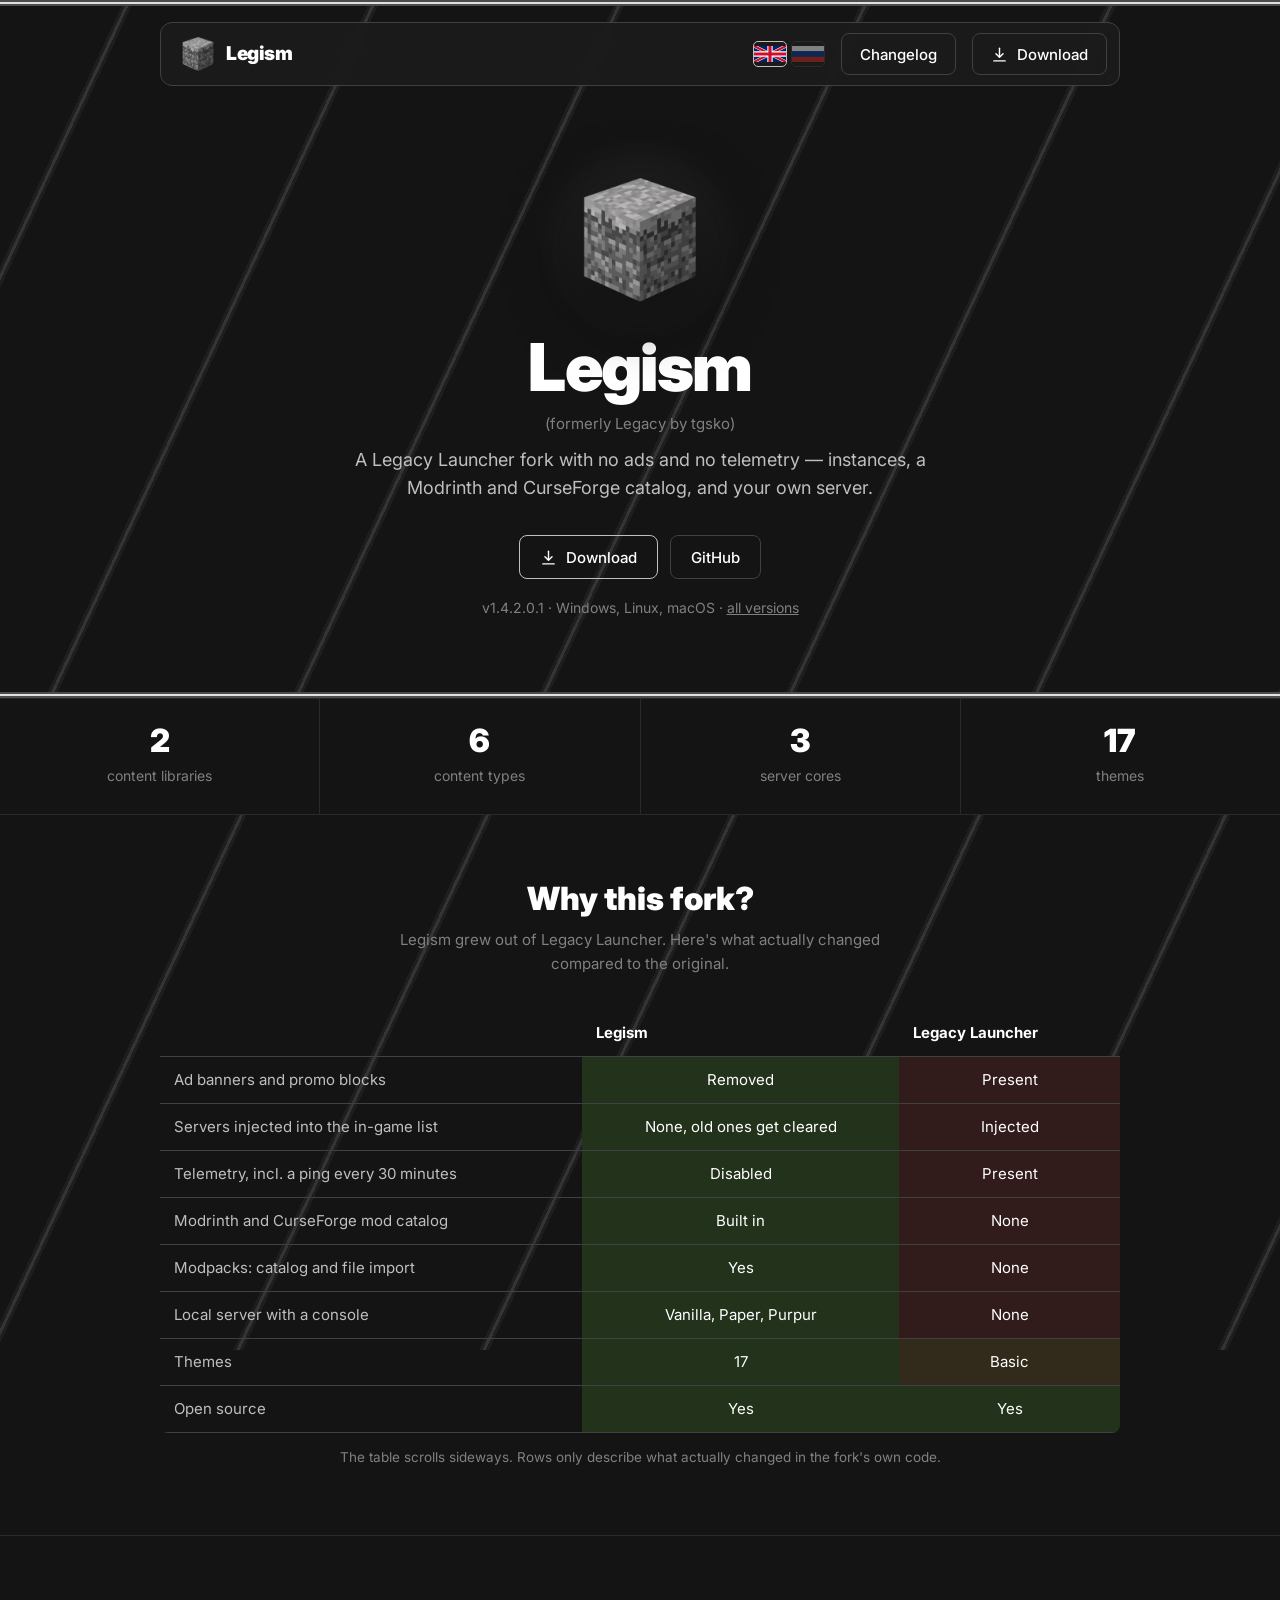
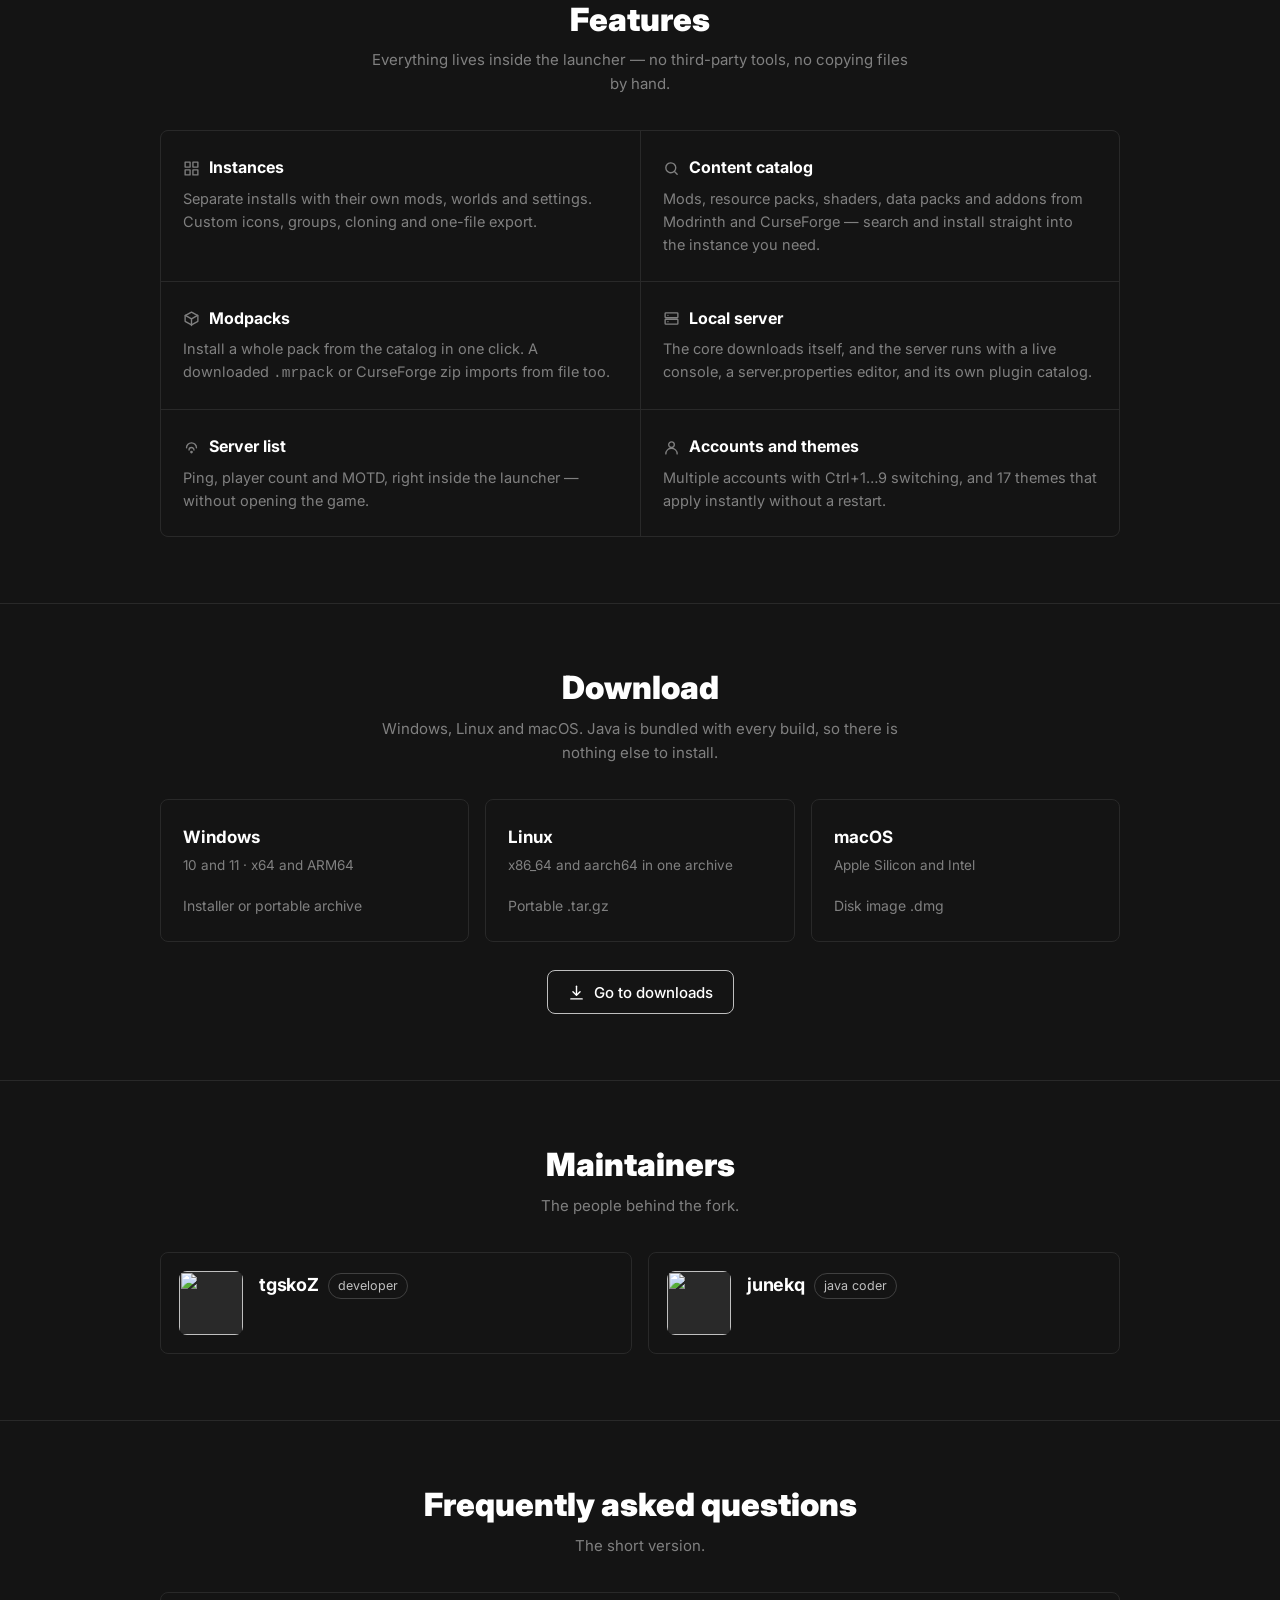
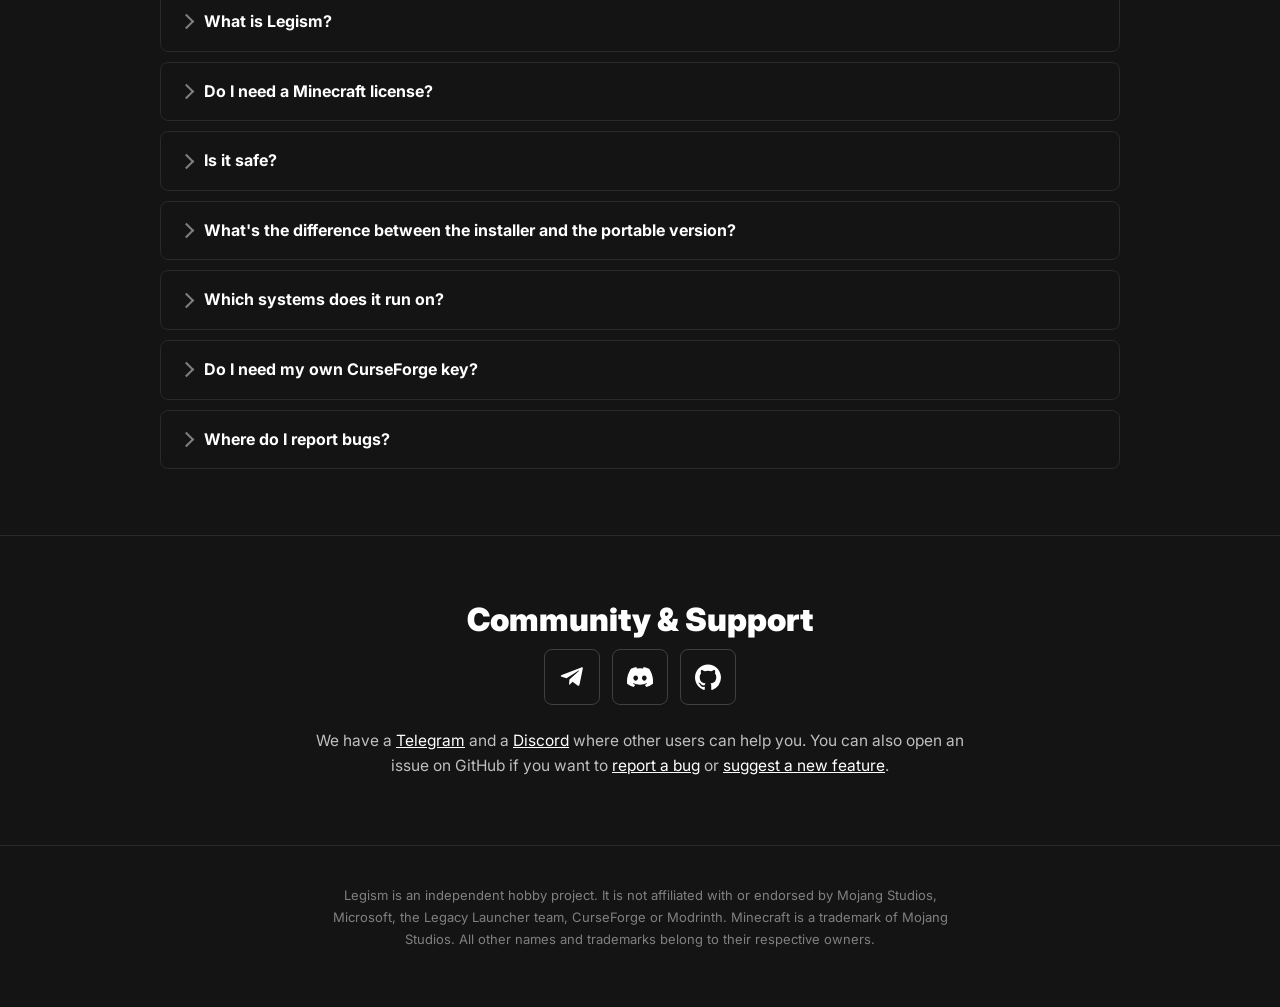
==== commit 42e10390: "Add a changelog page and a language switch The changelog is built from the GitHub releases rather th" ====
--- a/index.html
+++ b/index.html
@@ -8,8 +8,28 @@
 <link rel="icon" type="image/png" href="images/favicon.png">
 <meta property="og:title" content="Legism">
 <meta property="og:description" content="A Legacy Launcher fork with no ads and no telemetry. Instances, a Modrinth and CurseForge catalog, your own server.">
-<meta property="og:image" content="images/legism-logo.png">
+<meta property="og:image" content="https://legismmc.github.io/legism/images/legism-logo.png">
+<meta property="og:image:width" content="1254">
+<meta property="og:image:height" content="1254">
+<meta name="twitter:card" content="summary">
 <meta property="og:type" content="website">
+<meta property="og:site_name" content="Legism">
+<meta property="og:url" content="https://legismmc.github.io/legism/">
+<link rel="canonical" href="https://legismmc.github.io/legism/">
+<!-- Without this the site had no name of its own to give, and search engines were
+     labelling it "GitHub Pages documentation" from the host it sits on. -->
+<script type="application/ld+json">
+{
+  "@context": "https://schema.org",
+  "@type": "SoftwareApplication",
+  "name": "Legism",
+  "url": "https://legismmc.github.io/legism/",
+  "applicationCategory": "GameApplication",
+  "operatingSystem": "Windows, Linux, macOS",
+  "offers": { "@type": "Offer", "price": "0", "priceCurrency": "USD" },
+  "description": "A Legacy Launcher fork with no ads and no telemetry - instances, a built-in Modrinth and CurseForge catalog, and local servers."
+}
+</script>
 <link rel="preconnect" href="https://fonts.googleapis.com">
 <link rel="preconnect" href="https://fonts.gstatic.com" crossorigin>
 <link href="https://fonts.googleapis.com/css2?family=Inter:wght@400;500;700;900&display=swap" rel="stylesheet">
@@ -141,6 +161,19 @@
   }
   .brand:hover{opacity:.75}
   .brand img{width:34px;height:34px;display:block}
+  .lang{display:flex;gap:4px;flex:none}
+  .lang-option{width:34px;height:26px;padding:0;cursor:pointer;background:transparent;border:1px solid var(--line);border-radius:5px;display:grid;place-items:center;overflow:hidden;opacity:.45;transition:opacity .15s,border-color .15s}
+  .lang-option:hover{opacity:.8}
+  .lang-option.active{opacity:1;border-color:var(--white-2)}
+  .lang-option svg{width:100%;height:100%;display:block}
+  /* the bar now carries a language switch as well as the buttons; below this it stops
+     fitting on one line, so it wraps rather than pushing anything off the edge */
+  @media (max-width:560px){
+    .topbar{flex-wrap:wrap;row-gap:8px}
+    .brand{margin-right:0;flex:1 0 auto}
+    .lang{order:1}
+    .topbar .btn{flex:1 1 auto;justify-content:center}
+  }
   .topbar .btn{min-height:42px;padding:0 18px;font-size:15px}
   /* the wordmark stays at every width - it is half the point of the bar. Only the
      spacing tightens, which is enough for the whole row to fit a 320px phone. */
@@ -333,11 +366,13 @@
     <img src="images/legism-logo.png" width="34" height="34" alt="">
     <span>Legism</span>
   </a>
+  <div class="lang"></div>
+  <a class="btn" href="changelog/" data-i18n="nav.changelog">Changelog</a>
   <a class="btn" href="download/">
     <svg viewBox="0 0 24 24" fill="none" stroke="currentColor" stroke-width="2" stroke-linecap="round" stroke-linejoin="round" aria-hidden="true">
       <path d="M12 3v12"/><path d="m7 11 5 5 5-5"/><path d="M4 21h16"/>
     </svg>
-    Download
+    <span data-i18n="hero.download">Download</span>
   </a>
 </nav>
 
@@ -347,15 +382,15 @@
       <img class="logo" src="images/legism-logo.png" width="124" height="124" alt="Legism logo">
     </span>
     <h1 class="name">Legism</h1>
-    <p class="formerly">(formerly Legacy by tgsko)</p>
-    <p class="tagline">A Legacy Launcher fork with no ads and no telemetry — instances, a Modrinth and CurseForge catalog, and your own server.</p>
+    <p class="formerly" data-i18n="hero.formerly">(formerly Legacy by tgsko)</p>
+    <p class="tagline" data-i18n="hero.tagline">A Legacy Launcher fork with no ads and no telemetry — instances, a Modrinth and CurseForge catalog, and your own server.</p>
 
     <div class="actions">
       <a class="btn primary" href="download/">
         <svg viewBox="0 0 24 24" fill="none" stroke="currentColor" stroke-width="2" stroke-linecap="round" stroke-linejoin="round" aria-hidden="true">
           <path d="M12 3v12"/><path d="m7 11 5 5 5-5"/><path d="M4 21h16"/>
         </svg>
-        Download
+        <span data-i18n="hero.download">Download</span>
       </a>
       <a class="btn" href="https://github.com/Legismmc/legism" target="_blank" rel="noopener">GitHub</a>
     </div>
@@ -370,18 +405,18 @@
 <div class="stripes divider" aria-hidden="true"></div>
 
 <div class="stats">
-  <div class="stat"><b>2</b><span>content libraries</span></div>
-  <div class="stat"><b>6</b><span>content types</span></div>
-  <div class="stat"><b>3</b><span>server cores</span></div>
-  <div class="stat"><b>17</b><span>themes</span></div>
+  <div class="stat"><b>2</b><span data-i18n="stats.libraries">content libraries</span></div>
+  <div class="stat"><b>6</b><span data-i18n="stats.types">content types</span></div>
+  <div class="stat"><b>3</b><span data-i18n="stats.cores">server cores</span></div>
+  <div class="stat"><b>17</b><span data-i18n="stats.themes">themes</span></div>
 </div>
 
 <main>
 
   <section id="why">
     <div class="wrap">
-      <h1 class="reveal">Why this fork?</h1>
-      <p class="sub reveal">Legism grew out of Legacy Launcher. Here's what actually changed compared to the original.</p>
+      <h1 class="reveal" data-i18n="why.title">Why this fork?</h1>
+      <p class="sub reveal" data-i18n="why.sub">Legism grew out of Legacy Launcher. Here's what actually changed compared to the original.</p>
 
       <div class="scroller reveal">
         <table>
@@ -436,38 +471,38 @@
           </tbody>
         </table>
       </div>
-      <p class="hint reveal">The table scrolls sideways. Rows only describe what actually changed in the fork's own code.</p>
+      <p class="hint reveal" data-i18n="why.hint">The table scrolls sideways. Rows only describe what actually changed in the fork's own code.</p>
     </div>
   </section>
 
   <section id="features">
     <div class="wrap">
-      <h1 class="reveal">Features</h1>
-      <p class="sub reveal">Everything lives inside the launcher — no third-party tools, no copying files by hand.</p>
+      <h1 class="reveal" data-i18n="feat.title">Features</h1>
+      <p class="sub reveal" data-i18n="feat.sub">Everything lives inside the launcher — no third-party tools, no copying files by hand.</p>
 
       <div class="feats reveal">
         <div class="feat">
-          <h2><svg viewBox="0 0 24 24" aria-hidden="true"><rect x="3" y="3" width="7" height="7"/><rect x="14" y="3" width="7" height="7"/><rect x="3" y="14" width="7" height="7"/><rect x="14" y="14" width="7" height="7"/></svg>Instances</h2>
+          <h2><svg viewBox="0 0 24 24" aria-hidden="true"><rect x="3" y="3" width="7" height="7"/><rect x="14" y="3" width="7" height="7"/><rect x="3" y="14" width="7" height="7"/><rect x="14" y="14" width="7" height="7"/></svg><span data-i18n="feat.instances">Instances</span></h2>
           <p>Separate installs with their own mods, worlds and settings. Custom icons, groups, cloning and one-file export.</p>
         </div>
         <div class="feat">
-          <h2><svg viewBox="0 0 24 24" aria-hidden="true"><circle cx="11" cy="11" r="7"/><path d="m20 20-3.5-3.5"/></svg>Content catalog</h2>
+          <h2><svg viewBox="0 0 24 24" aria-hidden="true"><circle cx="11" cy="11" r="7"/><path d="m20 20-3.5-3.5"/></svg><span data-i18n="feat.catalog">Content catalog</span></h2>
           <p>Mods, resource packs, shaders, data packs and addons from Modrinth and CurseForge — search and install straight into the instance you need.</p>
         </div>
         <div class="feat">
-          <h2><svg viewBox="0 0 24 24" aria-hidden="true"><path d="M21 16V8l-9-5-9 5v8l9 5 9-5Z"/><path d="m3.3 7.5 8.7 5 8.7-5"/><path d="M12 22V12.5"/></svg>Modpacks</h2>
+          <h2><svg viewBox="0 0 24 24" aria-hidden="true"><path d="M21 16V8l-9-5-9 5v8l9 5 9-5Z"/><path d="m3.3 7.5 8.7 5 8.7-5"/><path d="M12 22V12.5"/></svg><span data-i18n="feat.modpacks">Modpacks</span></h2>
           <p>Install a whole pack from the catalog in one click. A downloaded <code>.mrpack</code> or CurseForge zip imports from file too.</p>
         </div>
         <div class="feat">
-          <h2><svg viewBox="0 0 24 24" aria-hidden="true"><rect x="3" y="4" width="18" height="7" rx="1"/><rect x="3" y="13" width="18" height="7" rx="1"/><path d="M7 7.5h.01M7 16.5h.01"/></svg>Local server</h2>
+          <h2><svg viewBox="0 0 24 24" aria-hidden="true"><rect x="3" y="4" width="18" height="7" rx="1"/><rect x="3" y="13" width="18" height="7" rx="1"/><path d="M7 7.5h.01M7 16.5h.01"/></svg><span data-i18n="feat.server">Local server</span></h2>
           <p>The core downloads itself, and the server runs with a live console, a server.properties editor, and its own plugin catalog.</p>
         </div>
         <div class="feat">
-          <h2><svg viewBox="0 0 24 24" aria-hidden="true"><path d="M5 12.5a7 7 0 0 1 14 0"/><path d="M8.5 15.5a3.5 3.5 0 0 1 7 0"/><circle cx="12" cy="18.5" r="1"/></svg>Server list</h2>
+          <h2><svg viewBox="0 0 24 24" aria-hidden="true"><path d="M5 12.5a7 7 0 0 1 14 0"/><path d="M8.5 15.5a3.5 3.5 0 0 1 7 0"/><circle cx="12" cy="18.5" r="1"/></svg><span data-i18n="feat.servers">Server list</span></h2>
           <p>Ping, player count and MOTD, right inside the launcher — without opening the game.</p>
         </div>
         <div class="feat">
-          <h2><svg viewBox="0 0 24 24" aria-hidden="true"><circle cx="12" cy="8" r="4"/><path d="M4 21a8 8 0 0 1 16 0"/></svg>Accounts and themes</h2>
+          <h2><svg viewBox="0 0 24 24" aria-hidden="true"><circle cx="12" cy="8" r="4"/><path d="M4 21a8 8 0 0 1 16 0"/></svg><span data-i18n="feat.accounts">Accounts and themes</span></h2>
           <p>Multiple accounts with Ctrl+1…9 switching, and 17 themes that apply instantly without a restart.</p>
         </div>
       </div>
@@ -476,8 +511,8 @@
 
   <section id="download">
     <div class="wrap">
-      <h1 class="reveal">Download</h1>
-      <p class="sub reveal">Windows, Linux and macOS. Java is bundled with every build, so there is nothing else to install.</p>
+      <h1 class="reveal" data-i18n="dl.title">Download</h1>
+      <p class="sub reveal" data-i18n="dl.sub">Windows, Linux and macOS. Java is bundled with every build, so there is nothing else to install.</p>
 
       <div class="downloads reveal">
         <div class="dl">
@@ -512,8 +547,8 @@
 
   <section id="maintainers">
     <div class="wrap">
-      <h1 class="reveal">Maintainers</h1>
-      <p class="sub reveal">The people behind the fork.</p>
+      <h1 class="reveal" data-i18n="people.title">Maintainers</h1>
+      <p class="sub reveal" data-i18n="people.sub">The people behind the fork.</p>
 
       <div class="people reveal">
         <a class="person" href="https://github.com/tgskoZ" target="_blank" rel="noopener">
@@ -543,42 +578,42 @@
 
   <section id="faq">
     <div class="wrap">
-      <h1 class="reveal">Frequently asked questions</h1>
-      <p class="sub reveal">The short version.</p>
+      <h1 class="reveal" data-i18n="faq.title">Frequently asked questions</h1>
+      <p class="sub reveal" data-i18n="faq.sub">The short version.</p>
 
       <div class="faq reveal">
         <details>
-          <summary>What is Legism?</summary>
+          <summary data-i18n="faq.q1">What is Legism?</summary>
           <p>An independent, hobbyist fork of <a href="https://llaun.ch/" target="_blank" rel="noopener">Legacy Launcher</a>, a Minecraft launcher. Ads and telemetry are cut out, and a built-in mod catalog, modpacks and local servers are added in their place. The project used to be called "Legacy by tgsko".</p>
         </details>
 
         <details>
-          <summary>Do I need a Minecraft license?</summary>
+          <summary data-i18n="faq.q2">Do I need a Minecraft license?</summary>
           <p>Minecraft is a paid game, and the launcher doesn't distribute or grant it. Legism only launches the game and manages instances.</p>
         </details>
 
         <details>
-          <summary>Is it safe?</summary>
+          <summary data-i18n="faq.q3">Is it safe?</summary>
           <p>The source is fully open — you can read it and build it yourself. Only download it from the <a href="https://github.com/Legismmc/legism/releases" target="_blank" rel="noopener">GitHub releases page</a>: builds from other sites are unverified.</p>
         </details>
 
         <details>
-          <summary>What's the difference between the installer and the portable version?</summary>
+          <summary data-i18n="faq.q4">What's the difference between the installer and the portable version?</summary>
           <p>The installer sets the launcher up like a regular program, with shortcuts. The portable version unpacks into any folder and doesn't touch the system — handy to keep on a flash drive or move between drives along with your instances.</p>
         </details>
 
         <details>
-          <summary>Which systems does it run on?</summary>
+          <summary data-i18n="faq.q5">Which systems does it run on?</summary>
           <p>Windows 10 or 11 (x64 or ARM64), Linux (x86_64 or aarch64), and macOS on both Apple Silicon and Intel. Java ships with every build — nothing else to install separately.</p>
         </details>
 
         <details>
-          <summary>Do I need my own CurseForge key?</summary>
+          <summary data-i18n="faq.q6">Do I need my own CurseForge key?</summary>
           <p>No. A key is already built in, so the CurseForge catalog works right away. You can set your own in settings if you want to — it replaces the built-in one.</p>
         </details>
 
         <details>
-          <summary>Where do I report bugs?</summary>
+          <summary data-i18n="faq.q7">Where do I report bugs?</summary>
           <p>On <a href="https://github.com/Legismmc/legism/issues" target="_blank" rel="noopener">GitHub Issues</a>, or in our chats. Please don't report problems with this fork to the Legacy Launcher team — they have nothing to do with it.</p>
         </details>
       </div>
@@ -587,7 +622,7 @@
 
   <section id="community">
     <div class="wrap">
-      <h1 class="reveal">Community &amp; Support</h1>
+      <h1 class="reveal" data-i18n="community.title">Community &amp; Support</h1>
 
       <div class="socials reveal">
         <a class="social" href="https://t.me/legismmc" target="_blank" rel="noopener" title="Telegram" aria-label="Telegram">
@@ -615,7 +650,7 @@
 
 <footer>
   <div class="wrap">
-    <p class="disclaimer">
+    <p class="disclaimer" data-i18n="foot.disclaimer">
       Legism is an independent hobby project. It is not affiliated with or endorsed by Mojang Studios,
       Microsoft, the Legacy Launcher team, CurseForge or Modrinth. Minecraft is a trademark of
       Mojang Studios. All other names and trademarks belong to their respective owners.
@@ -678,5 +713,6 @@
   })();
 </script>
 
+<script src="assets/i18n.js"></script>
 </body>
 </html>
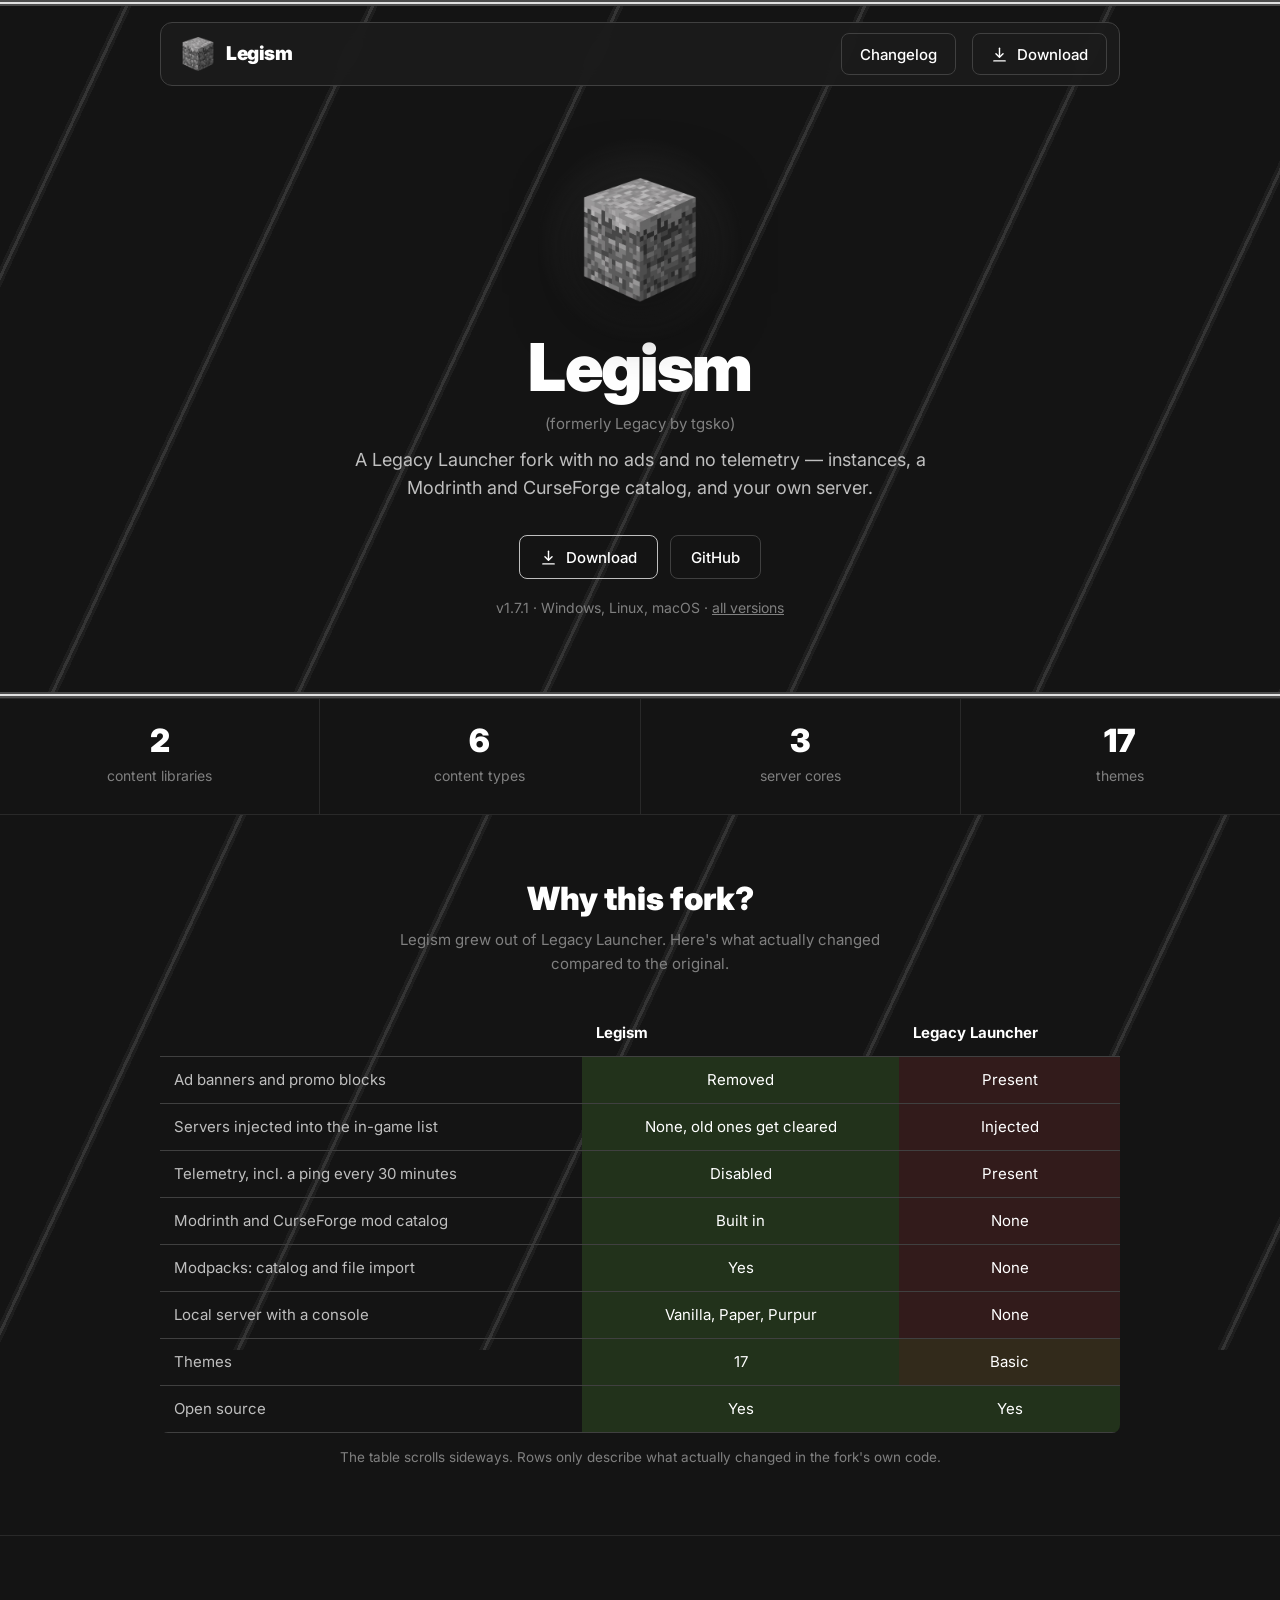
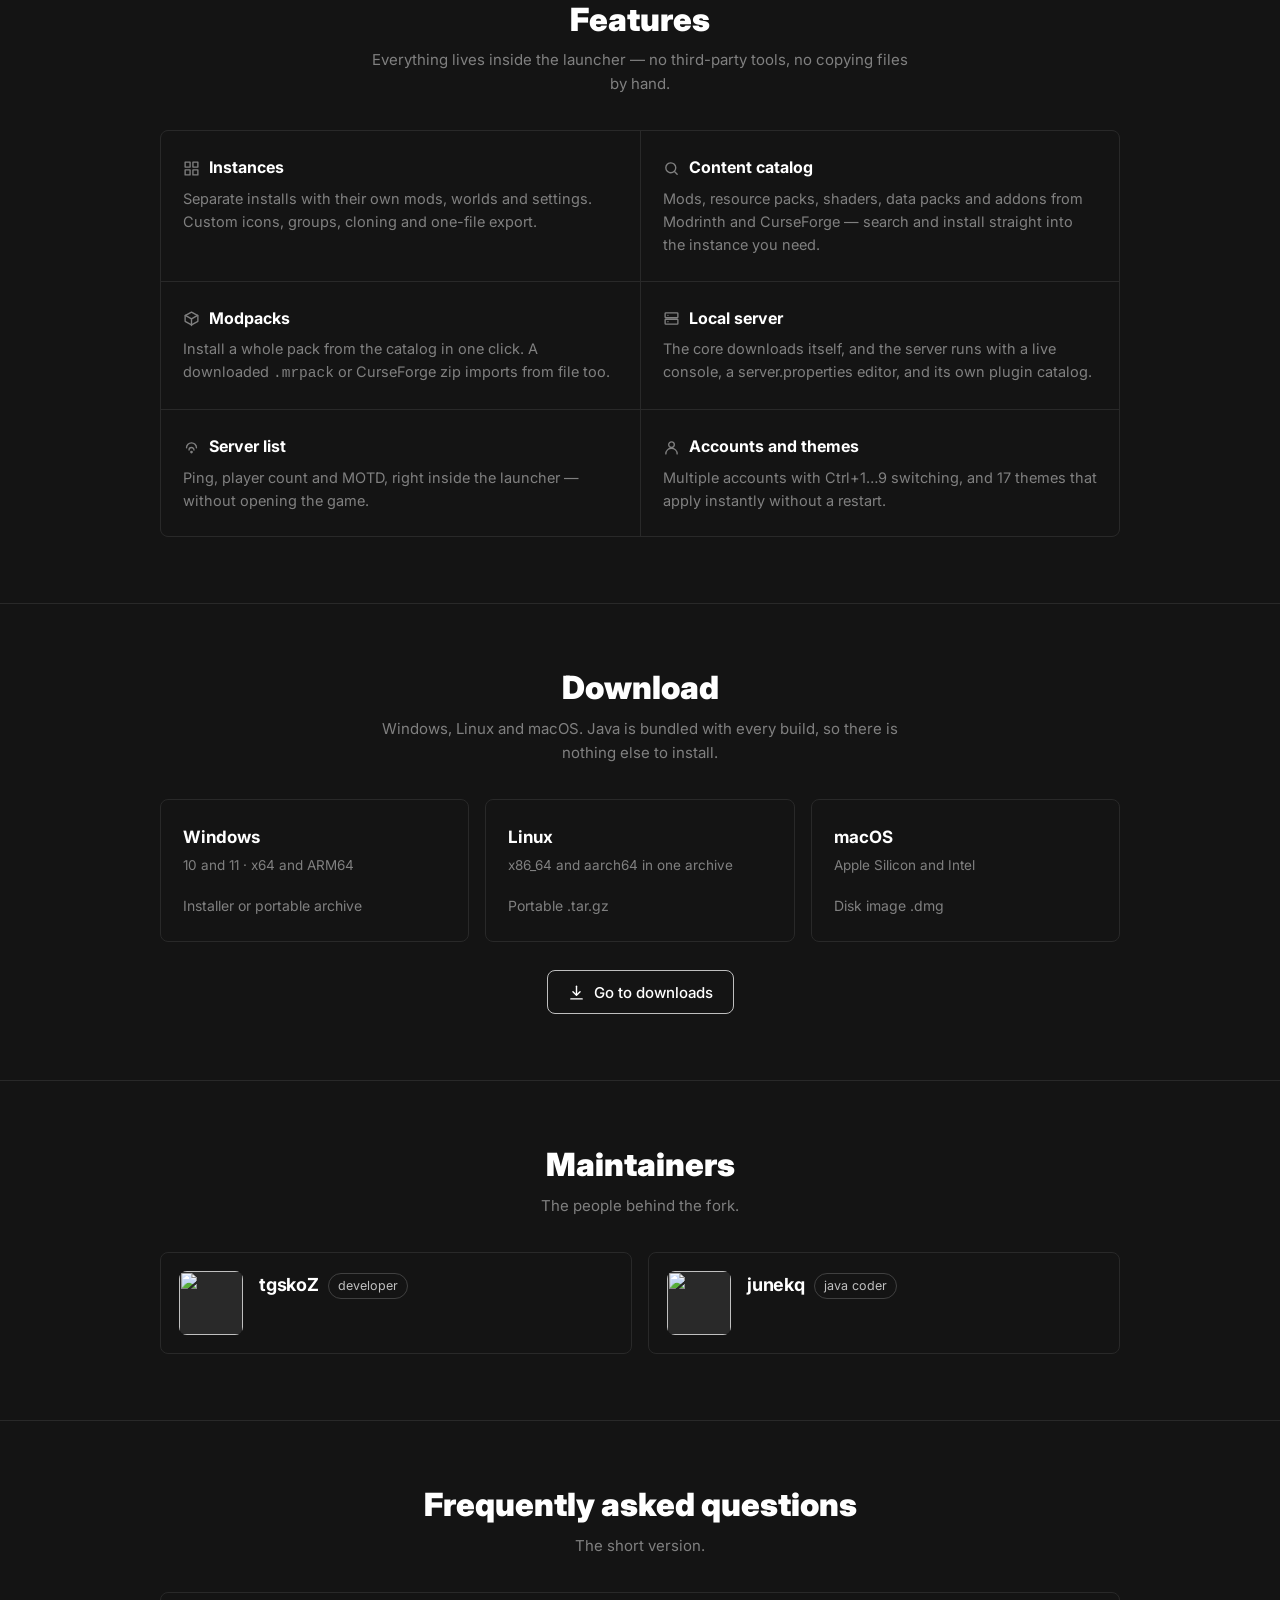
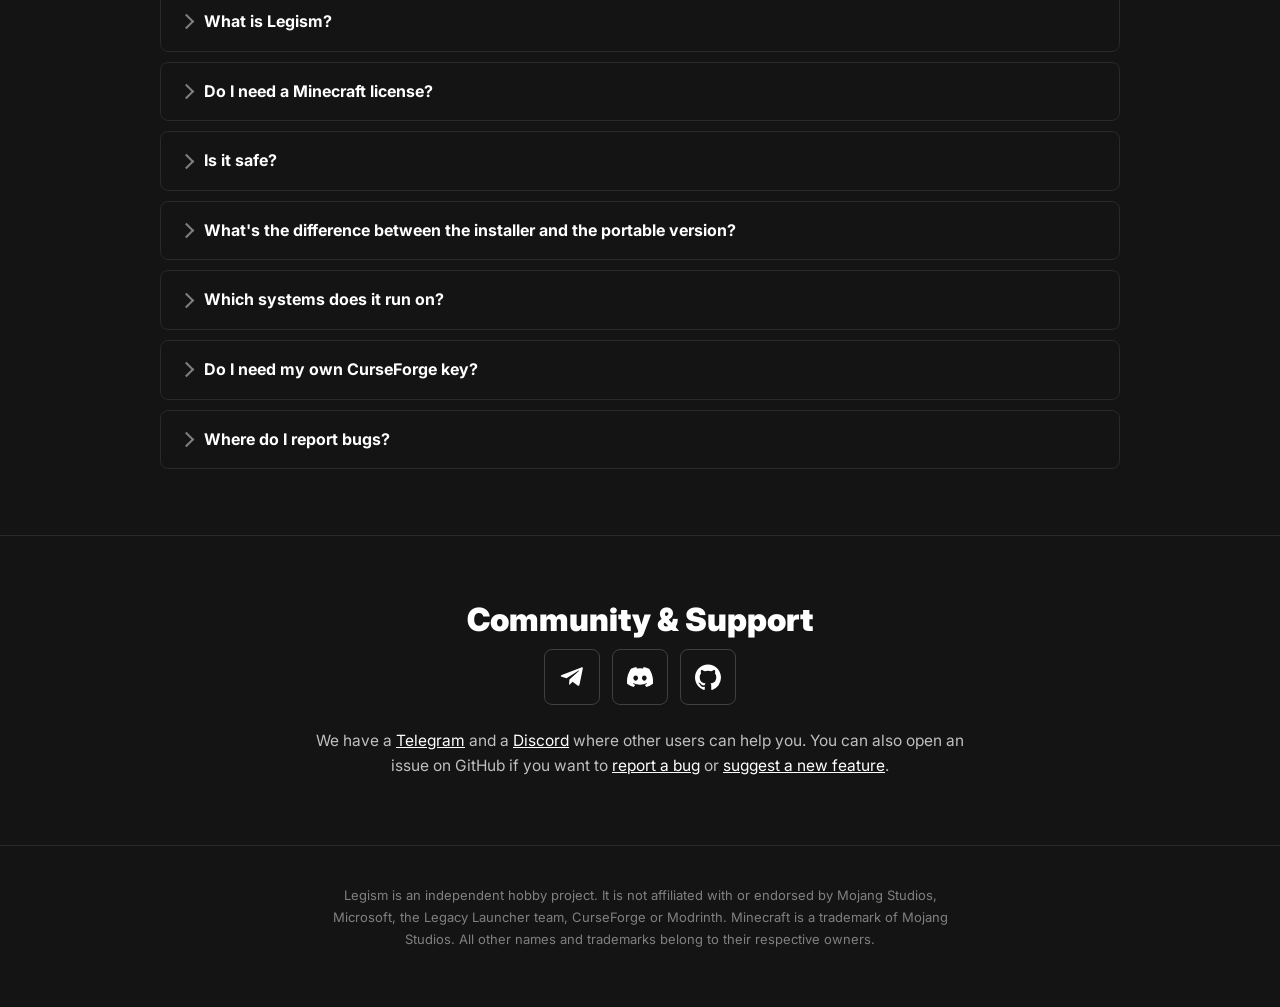
==== commit c5cc5d8c: "Publish Legism site at project Pages path" ====
--- a/index.html
+++ b/index.html
@@ -3,6 +3,7 @@
 <head>
 <meta charset="utf-8">
 <meta name="viewport" content="width=device-width, initial-scale=1">
+     <meta name="google-site-verification" content="pZZd4DQoAcMSv3FNwmbySJaWlPhUsY-GquKiDzWoyiQ" />
 <title>Legism</title>
 <meta name="description" content="Legism is a Legacy Launcher fork with no ads and no telemetry — instances, a built-in Modrinth and CurseForge catalog, and local servers.">
 <link rel="icon" type="image/png" href="images/favicon.png">
@@ -323,6 +324,7 @@
   /* ---------------- faq ---------------- */
   .faq{display:grid;gap:10px}
   details{
+       
     background:var(--black-2);border:1px solid var(--black-3);border-radius:8px;
     padding:0 18px;transition:border-color .15s,background .15s;
   }
@@ -366,7 +368,7 @@
     <img src="images/legism-logo.png" width="34" height="34" alt="">
     <span>Legism</span>
   </a>
-  <div class="lang"></div>
+  
   <a class="btn" href="changelog/" data-i18n="nav.changelog">Changelog</a>
   <a class="btn" href="download/">
     <svg viewBox="0 0 24 24" fill="none" stroke="currentColor" stroke-width="2" stroke-linecap="round" stroke-linejoin="round" aria-hidden="true">
@@ -396,7 +398,7 @@
     </div>
 
     <p class="under">
-      <span id="ver">v1.4.2.0.1</span> · Windows, Linux, macOS ·
+      <span id="ver">v1.7.1</span> · Windows, Linux, macOS ·
       <a href="https://github.com/Legismmc/legism/releases" target="_blank" rel="noopener">all versions</a>
     </p>
   </div>
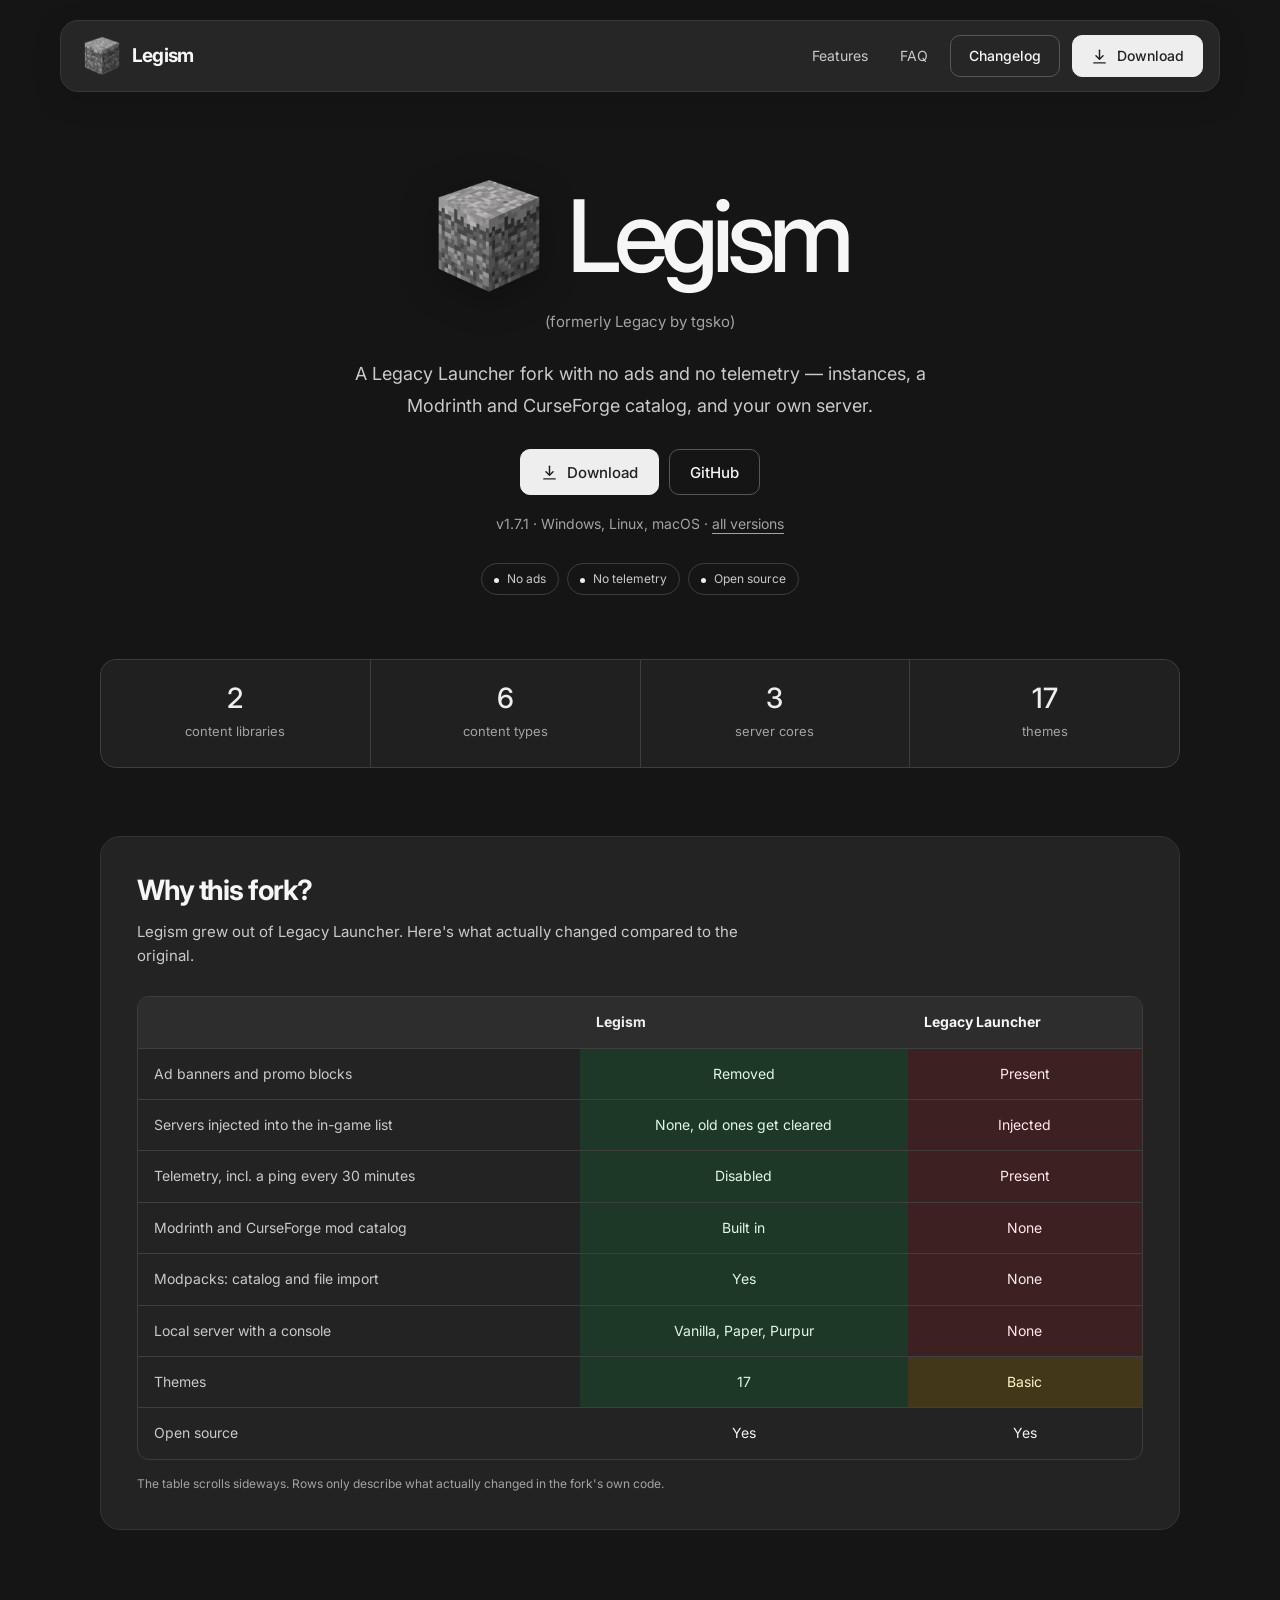
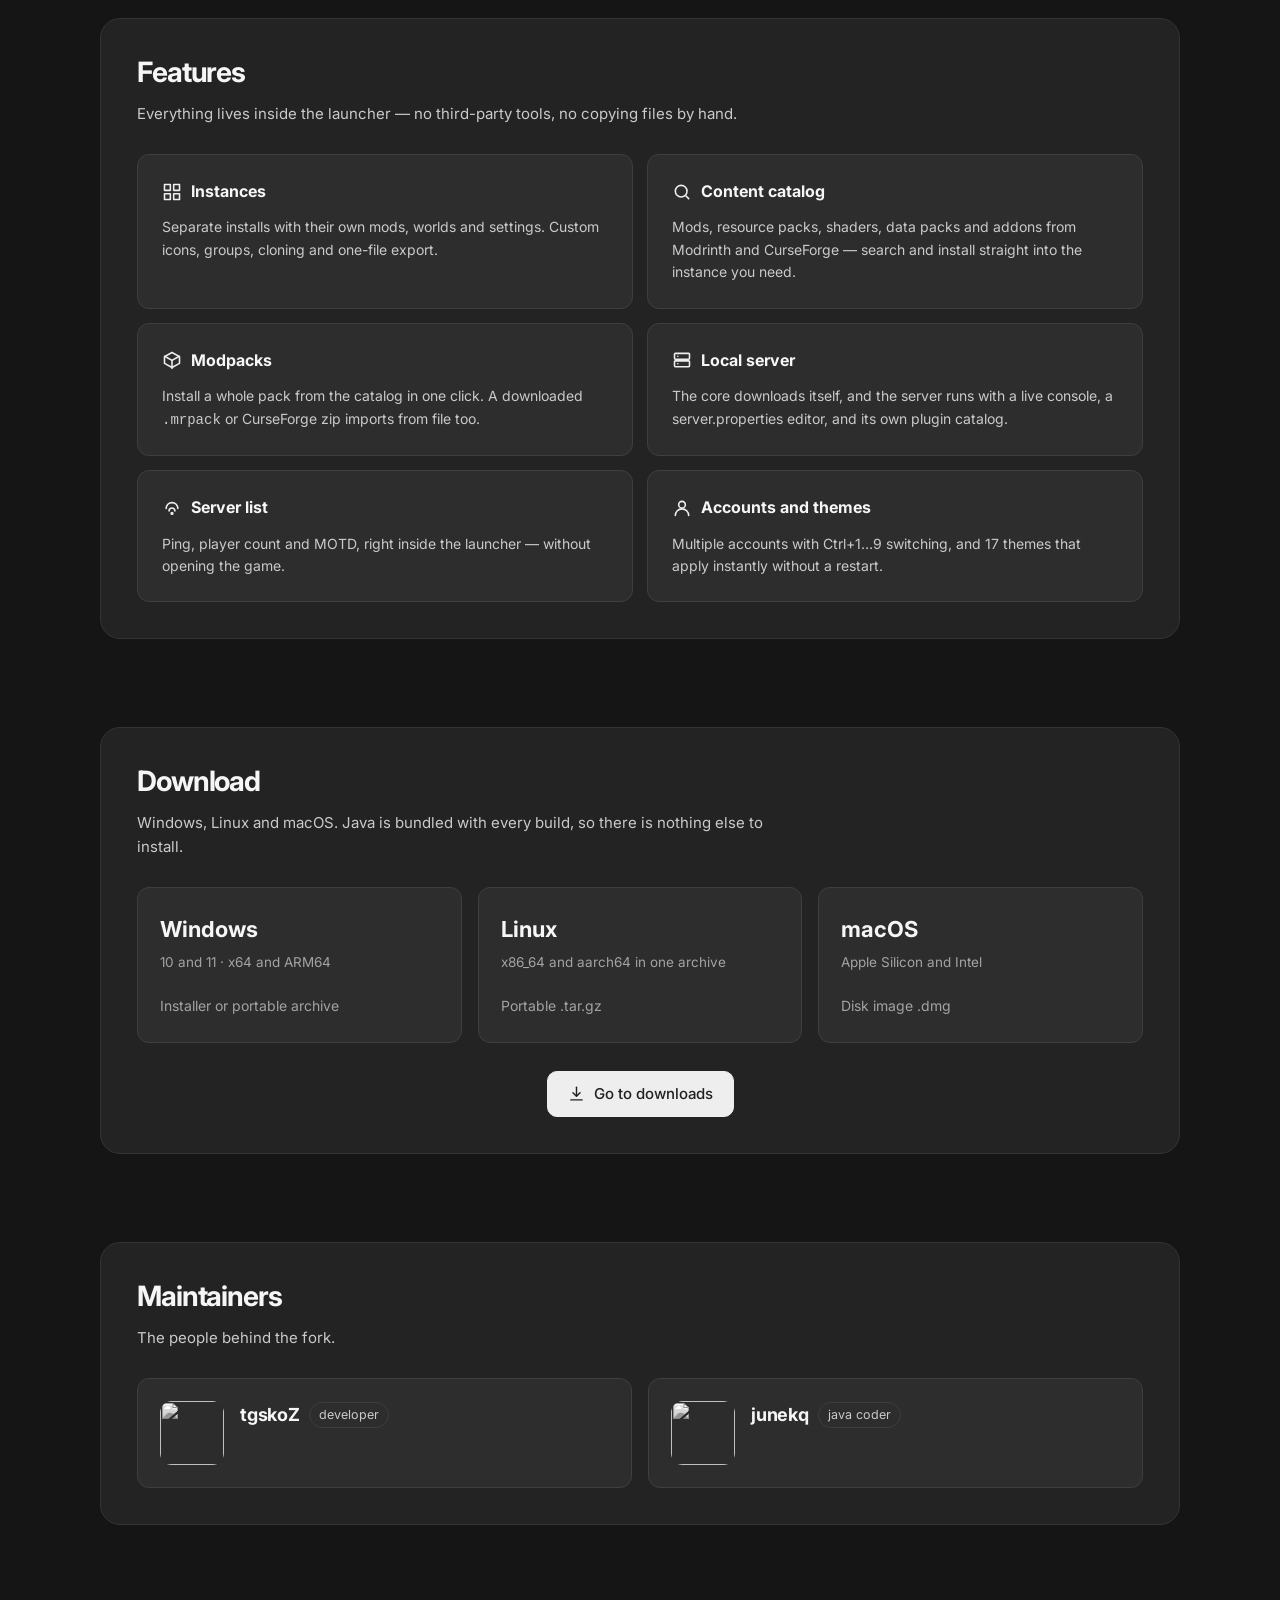
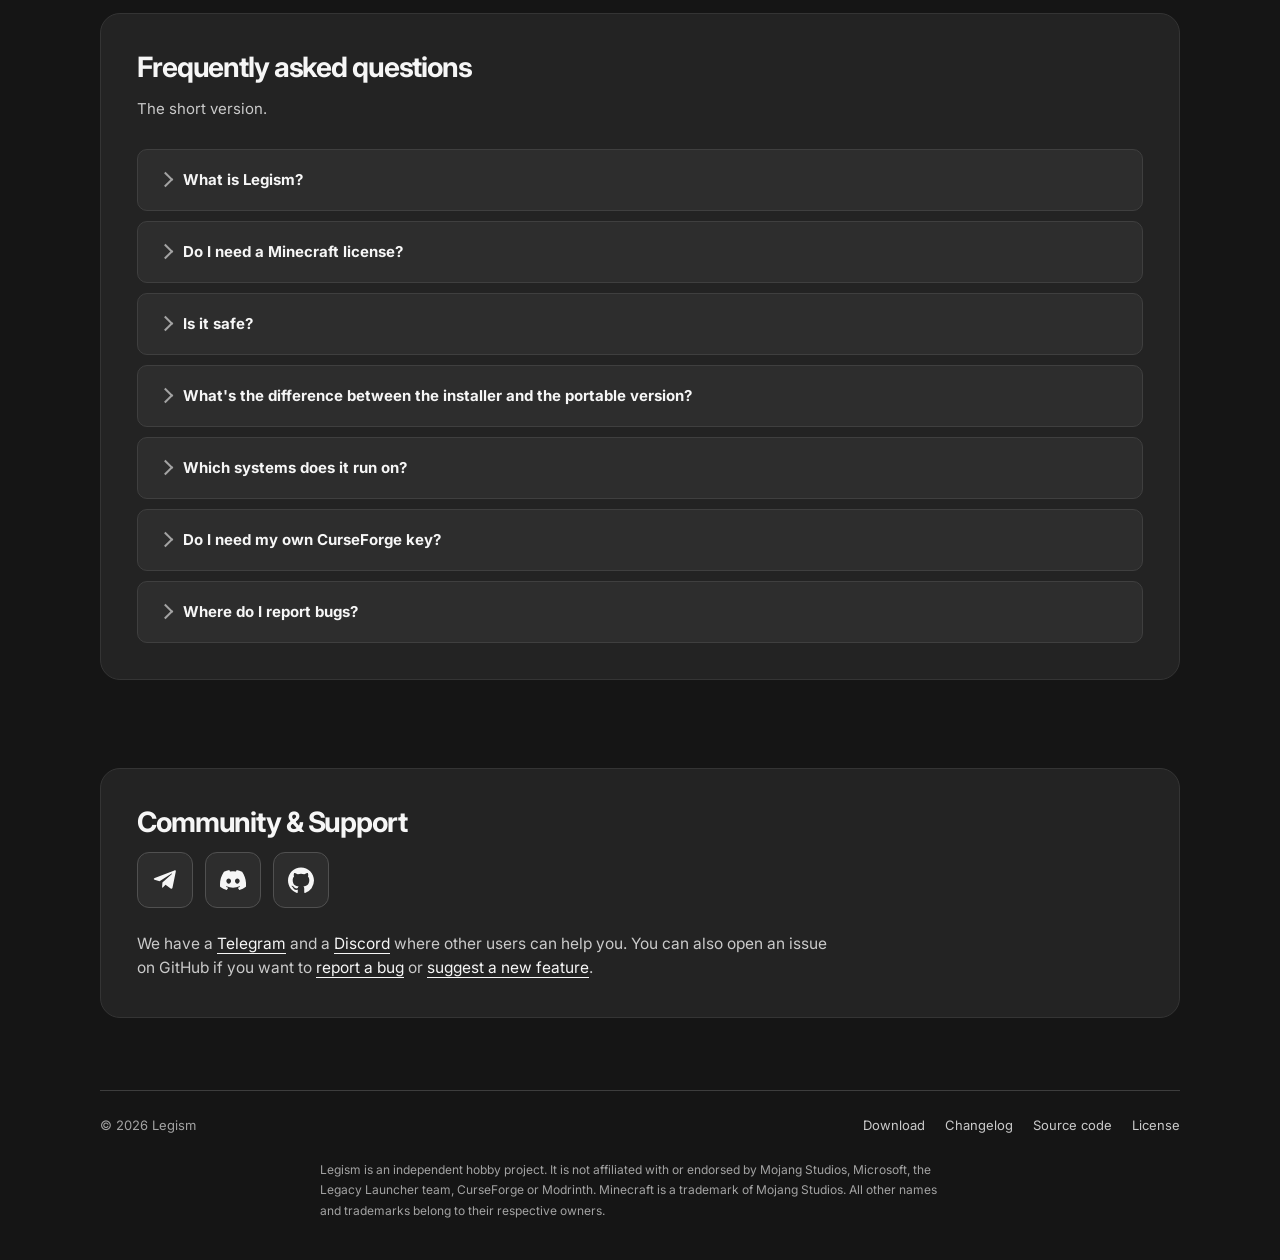
==== commit e5bb34fb: "Publish updated Legism design on organization site" ====
--- a/index.html
+++ b/index.html
@@ -324,7 +324,7 @@
   /* ---------------- faq ---------------- */
   .faq{display:grid;gap:10px}
   details{
-       
+
     background:var(--black-2);border:1px solid var(--black-3);border-radius:8px;
     padding:0 18px;transition:border-color .15s,background .15s;
   }
@@ -358,41 +358,45 @@
   footer{padding:38px 0 58px;text-align:center}
   .disclaimer{color:var(--white-3);font-size:13px;line-height:1.7;margin:0 auto;max-width:80ch}
 </style>
+<link rel="stylesheet" href="assets/theme.css">
 </head>
-<body>
-
-<div class="stripes" aria-hidden="true"></div>
+<body class="home">
+
+
 
 <nav class="topbar">
   <a class="brand" href="#top" aria-label="Legism home page">
     <img src="images/legism-logo.png" width="34" height="34" alt="">
     <span>Legism</span>
   </a>
-  
-  <a class="btn" href="changelog/" data-i18n="nav.changelog">Changelog</a>
-  <a class="btn" href="download/">
+  <a class="nav-link" href="#features">Features</a>
+  <a class="nav-link" href="#faq">FAQ</a>
+  <a class="btn" href="changelog/">Changelog</a>
+  <a class="btn nav-download" href="download/">
     <svg viewBox="0 0 24 24" fill="none" stroke="currentColor" stroke-width="2" stroke-linecap="round" stroke-linejoin="round" aria-hidden="true">
       <path d="M12 3v12"/><path d="m7 11 5 5 5-5"/><path d="M4 21h16"/>
     </svg>
-    <span data-i18n="hero.download">Download</span>
+    <span>Download</span>
   </a>
 </nav>
 
 <header id="top">
   <div class="wrap">
+    <div class="hero-brand">
     <span class="logo-wrap">
       <img class="logo" src="images/legism-logo.png" width="124" height="124" alt="Legism logo">
     </span>
     <h1 class="name">Legism</h1>
-    <p class="formerly" data-i18n="hero.formerly">(formerly Legacy by tgsko)</p>
-    <p class="tagline" data-i18n="hero.tagline">A Legacy Launcher fork with no ads and no telemetry — instances, a Modrinth and CurseForge catalog, and your own server.</p>
+    </div>
+    <p class="formerly">(formerly Legacy by tgsko)</p>
+    <p class="tagline">A Legacy Launcher fork with no ads and no telemetry — instances, a Modrinth and CurseForge catalog, and your own server.</p>
 
     <div class="actions">
       <a class="btn primary" href="download/">
         <svg viewBox="0 0 24 24" fill="none" stroke="currentColor" stroke-width="2" stroke-linecap="round" stroke-linejoin="round" aria-hidden="true">
           <path d="M12 3v12"/><path d="m7 11 5 5 5-5"/><path d="M4 21h16"/>
         </svg>
-        <span data-i18n="hero.download">Download</span>
+        <span>Download</span>
       </a>
       <a class="btn" href="https://github.com/Legismmc/legism" target="_blank" rel="noopener">GitHub</a>
     </div>
@@ -401,26 +405,27 @@
       <span id="ver">v1.7.1</span> · Windows, Linux, macOS ·
       <a href="https://github.com/Legismmc/legism/releases" target="_blank" rel="noopener">all versions</a>
     </p>
+    <div class="hero-pills"><span>No ads</span><span>No telemetry</span><span>Open source</span></div>
   </div>
 </header>
 
-<div class="stripes divider" aria-hidden="true"></div>
+
 
 <div class="stats">
-  <div class="stat"><b>2</b><span data-i18n="stats.libraries">content libraries</span></div>
-  <div class="stat"><b>6</b><span data-i18n="stats.types">content types</span></div>
-  <div class="stat"><b>3</b><span data-i18n="stats.cores">server cores</span></div>
-  <div class="stat"><b>17</b><span data-i18n="stats.themes">themes</span></div>
+  <div class="stat"><b>2</b><span>content libraries</span></div>
+  <div class="stat"><b>6</b><span>content types</span></div>
+  <div class="stat"><b>3</b><span>server cores</span></div>
+  <div class="stat"><b>17</b><span>themes</span></div>
 </div>
 
 <main>
 
   <section id="why">
     <div class="wrap">
-      <h1 class="reveal" data-i18n="why.title">Why this fork?</h1>
-      <p class="sub reveal" data-i18n="why.sub">Legism grew out of Legacy Launcher. Here's what actually changed compared to the original.</p>
-
-      <div class="scroller reveal">
+      <h2 class="reveal">Why this fork?</h2>
+      <p class="sub reveal">Legism grew out of Legacy Launcher. Here's what actually changed compared to the original.</p>
+
+      <div class="scroller reveal" tabindex="0" role="region" aria-label="Legism / Legacy Launcher">
         <table>
           <thead>
             <tr>
@@ -467,44 +472,44 @@
             </tr>
             <tr>
               <th scope="row">Open source</th>
-              <td class="yes">Yes</td>
-              <td class="yes">Yes</td>
+              <td>Yes</td>
+              <td>Yes</td>
             </tr>
           </tbody>
         </table>
       </div>
-      <p class="hint reveal" data-i18n="why.hint">The table scrolls sideways. Rows only describe what actually changed in the fork's own code.</p>
+      <p class="hint reveal">The table scrolls sideways. Rows only describe what actually changed in the fork's own code.</p>
     </div>
   </section>
 
   <section id="features">
     <div class="wrap">
-      <h1 class="reveal" data-i18n="feat.title">Features</h1>
-      <p class="sub reveal" data-i18n="feat.sub">Everything lives inside the launcher — no third-party tools, no copying files by hand.</p>
+      <h2 class="reveal">Features</h2>
+      <p class="sub reveal">Everything lives inside the launcher — no third-party tools, no copying files by hand.</p>
 
       <div class="feats reveal">
         <div class="feat">
-          <h2><svg viewBox="0 0 24 24" aria-hidden="true"><rect x="3" y="3" width="7" height="7"/><rect x="14" y="3" width="7" height="7"/><rect x="3" y="14" width="7" height="7"/><rect x="14" y="14" width="7" height="7"/></svg><span data-i18n="feat.instances">Instances</span></h2>
+          <h2><svg viewBox="0 0 24 24" aria-hidden="true"><rect x="3" y="3" width="7" height="7"/><rect x="14" y="3" width="7" height="7"/><rect x="3" y="14" width="7" height="7"/><rect x="14" y="14" width="7" height="7"/></svg><span>Instances</span></h2>
           <p>Separate installs with their own mods, worlds and settings. Custom icons, groups, cloning and one-file export.</p>
         </div>
         <div class="feat">
-          <h2><svg viewBox="0 0 24 24" aria-hidden="true"><circle cx="11" cy="11" r="7"/><path d="m20 20-3.5-3.5"/></svg><span data-i18n="feat.catalog">Content catalog</span></h2>
+          <h2><svg viewBox="0 0 24 24" aria-hidden="true"><circle cx="11" cy="11" r="7"/><path d="m20 20-3.5-3.5"/></svg><span>Content catalog</span></h2>
           <p>Mods, resource packs, shaders, data packs and addons from Modrinth and CurseForge — search and install straight into the instance you need.</p>
         </div>
         <div class="feat">
-          <h2><svg viewBox="0 0 24 24" aria-hidden="true"><path d="M21 16V8l-9-5-9 5v8l9 5 9-5Z"/><path d="m3.3 7.5 8.7 5 8.7-5"/><path d="M12 22V12.5"/></svg><span data-i18n="feat.modpacks">Modpacks</span></h2>
+          <h2><svg viewBox="0 0 24 24" aria-hidden="true"><path d="M21 16V8l-9-5-9 5v8l9 5 9-5Z"/><path d="m3.3 7.5 8.7 5 8.7-5"/><path d="M12 22V12.5"/></svg><span>Modpacks</span></h2>
           <p>Install a whole pack from the catalog in one click. A downloaded <code>.mrpack</code> or CurseForge zip imports from file too.</p>
         </div>
         <div class="feat">
-          <h2><svg viewBox="0 0 24 24" aria-hidden="true"><rect x="3" y="4" width="18" height="7" rx="1"/><rect x="3" y="13" width="18" height="7" rx="1"/><path d="M7 7.5h.01M7 16.5h.01"/></svg><span data-i18n="feat.server">Local server</span></h2>
+          <h2><svg viewBox="0 0 24 24" aria-hidden="true"><rect x="3" y="4" width="18" height="7" rx="1"/><rect x="3" y="13" width="18" height="7" rx="1"/><path d="M7 7.5h.01M7 16.5h.01"/></svg><span>Local server</span></h2>
           <p>The core downloads itself, and the server runs with a live console, a server.properties editor, and its own plugin catalog.</p>
         </div>
         <div class="feat">
-          <h2><svg viewBox="0 0 24 24" aria-hidden="true"><path d="M5 12.5a7 7 0 0 1 14 0"/><path d="M8.5 15.5a3.5 3.5 0 0 1 7 0"/><circle cx="12" cy="18.5" r="1"/></svg><span data-i18n="feat.servers">Server list</span></h2>
+          <h2><svg viewBox="0 0 24 24" aria-hidden="true"><path d="M5 12.5a7 7 0 0 1 14 0"/><path d="M8.5 15.5a3.5 3.5 0 0 1 7 0"/><circle cx="12" cy="18.5" r="1"/></svg><span>Server list</span></h2>
           <p>Ping, player count and MOTD, right inside the launcher — without opening the game.</p>
         </div>
         <div class="feat">
-          <h2><svg viewBox="0 0 24 24" aria-hidden="true"><circle cx="12" cy="8" r="4"/><path d="M4 21a8 8 0 0 1 16 0"/></svg><span data-i18n="feat.accounts">Accounts and themes</span></h2>
+          <h2><svg viewBox="0 0 24 24" aria-hidden="true"><circle cx="12" cy="8" r="4"/><path d="M4 21a8 8 0 0 1 16 0"/></svg><span>Accounts and themes</span></h2>
           <p>Multiple accounts with Ctrl+1…9 switching, and 17 themes that apply instantly without a restart.</p>
         </div>
       </div>
@@ -513,8 +518,8 @@
 
   <section id="download">
     <div class="wrap">
-      <h1 class="reveal" data-i18n="dl.title">Download</h1>
-      <p class="sub reveal" data-i18n="dl.sub">Windows, Linux and macOS. Java is bundled with every build, so there is nothing else to install.</p>
+      <h2 class="reveal">Download</h2>
+      <p class="sub reveal">Windows, Linux and macOS. Java is bundled with every build, so there is nothing else to install.</p>
 
       <div class="downloads reveal">
         <div class="dl">
@@ -541,7 +546,7 @@
           <svg viewBox="0 0 24 24" fill="none" stroke="currentColor" stroke-width="2" stroke-linecap="round" stroke-linejoin="round" aria-hidden="true">
             <path d="M12 3v12"/><path d="m7 11 5 5 5-5"/><path d="M4 21h16"/>
           </svg>
-          Go to downloads
+          <span>Go to downloads</span>
         </a>
       </p>
     </div>
@@ -549,8 +554,8 @@
 
   <section id="maintainers">
     <div class="wrap">
-      <h1 class="reveal" data-i18n="people.title">Maintainers</h1>
-      <p class="sub reveal" data-i18n="people.sub">The people behind the fork.</p>
+      <h2 class="reveal">Maintainers</h2>
+      <p class="sub reveal">The people behind the fork.</p>
 
       <div class="people reveal">
         <a class="person" href="https://github.com/tgskoZ" target="_blank" rel="noopener">
@@ -580,42 +585,42 @@
 
   <section id="faq">
     <div class="wrap">
-      <h1 class="reveal" data-i18n="faq.title">Frequently asked questions</h1>
-      <p class="sub reveal" data-i18n="faq.sub">The short version.</p>
+      <h2 class="reveal">Frequently asked questions</h2>
+      <p class="sub reveal">The short version.</p>
 
       <div class="faq reveal">
         <details>
-          <summary data-i18n="faq.q1">What is Legism?</summary>
+          <summary>What is Legism?</summary>
           <p>An independent, hobbyist fork of <a href="https://llaun.ch/" target="_blank" rel="noopener">Legacy Launcher</a>, a Minecraft launcher. Ads and telemetry are cut out, and a built-in mod catalog, modpacks and local servers are added in their place. The project used to be called "Legacy by tgsko".</p>
         </details>
 
         <details>
-          <summary data-i18n="faq.q2">Do I need a Minecraft license?</summary>
+          <summary>Do I need a Minecraft license?</summary>
           <p>Minecraft is a paid game, and the launcher doesn't distribute or grant it. Legism only launches the game and manages instances.</p>
         </details>
 
         <details>
-          <summary data-i18n="faq.q3">Is it safe?</summary>
+          <summary>Is it safe?</summary>
           <p>The source is fully open — you can read it and build it yourself. Only download it from the <a href="https://github.com/Legismmc/legism/releases" target="_blank" rel="noopener">GitHub releases page</a>: builds from other sites are unverified.</p>
         </details>
 
         <details>
-          <summary data-i18n="faq.q4">What's the difference between the installer and the portable version?</summary>
+          <summary>What's the difference between the installer and the portable version?</summary>
           <p>The installer sets the launcher up like a regular program, with shortcuts. The portable version unpacks into any folder and doesn't touch the system — handy to keep on a flash drive or move between drives along with your instances.</p>
         </details>
 
         <details>
-          <summary data-i18n="faq.q5">Which systems does it run on?</summary>
+          <summary>Which systems does it run on?</summary>
           <p>Windows 10 or 11 (x64 or ARM64), Linux (x86_64 or aarch64), and macOS on both Apple Silicon and Intel. Java ships with every build — nothing else to install separately.</p>
         </details>
 
         <details>
-          <summary data-i18n="faq.q6">Do I need my own CurseForge key?</summary>
+          <summary>Do I need my own CurseForge key?</summary>
           <p>No. A key is already built in, so the CurseForge catalog works right away. You can set your own in settings if you want to — it replaces the built-in one.</p>
         </details>
 
         <details>
-          <summary data-i18n="faq.q7">Where do I report bugs?</summary>
+          <summary>Where do I report bugs?</summary>
           <p>On <a href="https://github.com/Legismmc/legism/issues" target="_blank" rel="noopener">GitHub Issues</a>, or in our chats. Please don't report problems with this fork to the Legacy Launcher team — they have nothing to do with it.</p>
         </details>
       </div>
@@ -624,7 +629,7 @@
 
   <section id="community">
     <div class="wrap">
-      <h1 class="reveal" data-i18n="community.title">Community &amp; Support</h1>
+      <h2 class="reveal">Community &amp; Support</h2>
 
       <div class="socials reveal">
         <a class="social" href="https://t.me/legismmc" target="_blank" rel="noopener" title="Telegram" aria-label="Telegram">
@@ -652,7 +657,8 @@
 
 <footer>
   <div class="wrap">
-    <p class="disclaimer" data-i18n="foot.disclaimer">
+    <div class="footer-nav"><span>© 2026 Legism</span><div><a href="download/">Download</a><a href="changelog/">Changelog</a><a href="https://github.com/Legismmc/legism" target="_blank" rel="noopener">Source code</a><a href="LICENSE">License</a></div></div>
+    <p class="disclaimer">
       Legism is an independent hobby project. It is not affiliated with or endorsed by Mojang Studios,
       Microsoft, the Legacy Launcher team, CurseForge or Modrinth. Minecraft is a trademark of
       Mojang Studios. All other names and trademarks belong to their respective owners.
--- a/assets/theme.css
+++ b/assets/theme.css
@@ -0,0 +1,169 @@
+/* Shared visual refresh — 2026-09-15. Static CSS, compatible with GitHub Pages. */
+:root {
+  --black-1: #111111;
+  --black-2: #151515;
+  --black-3: #2c2c2c;
+  --white-1: #f6f6f6;
+  --white-2: #cacaca;
+  --white-3: #a3a3a3;
+  --line: #3d3d3d;
+  --accent: #eeeeee;
+  --green-1: #323232;
+  --red-1: #2e2e2e;
+  --yellow-1: #343434;
+}
+html { scroll-padding-top: 110px; }
+body { background: var(--black-2); }
+body::before, body::after, .stripes { display: none; }
+.wrap { width: min(100% - 40px, 1080px); }
+a { text-underline-offset: 4px; }
+:focus-visible { outline: 2px solid var(--accent); outline-offset: 5px; }
+.topbar {
+  width: min(100% - 40px, 1160px);
+  margin: 20px auto 0;
+  top: 16px;
+  padding: 12px 16px;
+  gap: 12px;
+  border: 1px solid #383838;
+  border-radius: 18px;
+  background: rgba(40, 40, 40, .96);
+  box-shadow: 0 8px 30px #0002;
+}
+.brand { font-weight: 700; letter-spacing: -.04em; }
+.brand img { width: 38px; height: 38px; }
+.nav-link { color: var(--white-2); text-decoration: none; font-size: 14px; padding: 8px 10px; }
+.nav-link:hover { color: var(--white-1); }
+.lang { gap: 6px; }
+.lang-option { width: 28px; height: 22px; border-radius: 4px; opacity: .65; }
+.btn { border-radius: 10px; border-color: #575757; min-height: 46px; font-weight: 500; }
+.btn:hover { background: #393939; border-color: #919191; }
+.btn.primary, .topbar .nav-download { color: #212121; background: var(--accent); border-color: var(--accent); }
+.btn.primary:hover, .topbar .nav-download:hover { background: #eaeaea; border-color: #eaeaea; color: #212121; }
+.topbar .btn { font-size: 14px; }
+.home header { padding: 88px 0 64px; border: 0; }
+.hero-brand { display: flex; align-items: center; justify-content: center; gap: 22px; margin-bottom: 18px; }
+.home .logo-wrap { margin: 0; }
+.logo-wrap::after { display: none; }
+.home .logo { width: 112px; height: 112px; animation: none; filter: drop-shadow(0 8px 18px #0004); }
+.home .name { font-size: clamp(64px, 10vw, 100px); font-weight: 500; letter-spacing: -.07em; margin: 0; }
+.formerly { color: var(--white-3); margin-bottom: 24px; }
+.tagline { max-width: 58ch; font-size: 18px; line-height: 1.75; margin-bottom: 28px; }
+.actions { gap: 10px; margin-bottom: 18px; }
+.hero-pills { display: flex; justify-content: center; flex-wrap: wrap; gap: 8px; margin: 28px 0 0; }
+.hero-pills span { font-size: 12px; color: var(--white-2); padding: 5px 12px; border: 1px solid var(--line); border-radius: 30px; }
+.hero-pills span::before { content: ''; display: inline-block; width: 5px; height: 5px; border-radius: 50%; background: var(--accent); margin-right: 8px; vertical-align: middle; }
+.stats { max-width: 1080px; width: calc(100% - 40px); margin: 0 auto 24px; border: 1px solid var(--line); border-radius: 16px; overflow: hidden; background: var(--line); }
+.stat { padding: 24px 16px; background: #202020; }
+.stat b { font-size: 28px; font-weight: 500; color: var(--accent); }
+.stat span { font-size: 13px; }
+section { border: 0; padding: 44px 0; }
+section > .wrap { padding: 36px; border: 1px solid #343434; border-radius: 20px; background: #232323; }
+section > .wrap > h2 { text-align: left; font-size: 28px; letter-spacing: -.04em; line-height: 1.25; margin: 0 0 12px; }
+.home .sub { text-align: left; margin: 0 0 28px; max-width: 72ch; font-size: 15px; color: var(--white-2); }
+.scroller { border: 1px solid var(--line); border-radius: 12px; }
+table { font-size: 14px; }
+th, td { padding: 14px 16px; border-color: #3f3f3f; }
+thead { background: #2d2d2d; }
+thead th:nth-child(2) { color: var(--accent); }
+tbody tr:last-child > * { border-bottom: 0; }
+tbody tr:hover { background: #2d2d2d; }
+.hint { text-align: left; font-size: 12px; }
+.feats { gap: 14px; border: 0; background: transparent; overflow: visible; }
+.feat { background: #2d2d2d; border: 1px solid #3f3f3f; border-radius: 12px; padding: 24px; }
+.feat:hover { background: #323232; }
+.feat h2 { margin-bottom: 12px; font-size: 16px; }
+.feat h2 svg, .feat:hover h2 svg { stroke: var(--accent); width: 20px; height: 20px; }
+.feat p { color: var(--white-2); font-size: 14px; }
+.dl { background: #2d2d2d; border-color: #3f3f3f; border-radius: 12px; }
+.dl h2 { font-size: 22px; }
+.dl .arch { margin-bottom: 22px; }
+.dl .files a { border-radius: 8px; }
+.dl-cta { margin-bottom: 0; }
+.person { background: #2d2d2d; border-color: #3f3f3f; border-radius: 12px; padding: 22px; }
+.person:hover { background: #353535; }
+.person img { border-radius: 12px; }
+.faq { display: grid; gap: 10px; }
+.faq details { background: #2d2d2d; border: 1px solid #3f3f3f; border-radius: 10px; padding: 0 20px; }
+.faq summary { padding: 18px 28px 18px 0; font-size: 15px; }
+.faq details[open] { border-color: #828282; }
+.faq details p { color: var(--white-2); margin-top: 0; padding-bottom: 6px; }
+.socials { justify-content: flex-start; }
+.social { background: #2d2d2d; border-color: #505050; border-radius: 12px; }
+.community-text { text-align: left; max-width: 70ch; margin-left: 0; color: var(--white-2); }
+footer { border: 0; padding: 28px 0 40px; }
+.footer-nav { display: flex; justify-content: space-between; flex-wrap: wrap; gap: 16px; border-top: 1px solid var(--line); padding-top: 24px; margin-bottom: 24px; color: var(--white-3); font-size: 13px; }
+.footer-nav div { display: flex; flex-wrap: wrap; gap: 20px; }
+.footer-nav a { color: var(--white-2); text-decoration: none; }
+.footer-nav a:hover { color: var(--accent); }
+.disclaimer { text-align: left; color: var(--white-3); font-size: 12px; }
+.download-page .head { margin-top: 56px; }
+.download-page .recommend { border: 1px solid #787878; border-radius: 16px; background: #303030; padding: 28px; }
+.download-page .recommend a { color: var(--accent); }
+.download-page .note { line-height: 1.8; color: var(--white-2); }
+.changelog-page > .wrap { padding-top: 48px; }
+.changelog-page .release { background: #232323; border: 1px solid var(--line); border-radius: 16px; padding: 26px; }
+.rel-latest { color: var(--accent); border-color: #787878; }
+@media (max-width: 760px) {
+  .nav-link { display: none; }
+  section { padding: 20px 0; }
+  section > .wrap { padding: 24px; }
+  .home header { padding: 60px 0 44px; }
+  .hero-brand { gap: 14px; }
+  .home .logo { width: 82px; height: 82px; }
+}
+@media (max-width: 560px) {
+  .wrap, .topbar, .stats { width: calc(100% - 24px); }
+  .topbar { top: 8px; margin-top: 8px; padding: 10px; gap: 8px; border-radius: 12px; }
+  .topbar .brand { flex: 1; }
+  .topbar .lang { order: 0; }
+  .topbar .btn { flex: 1 1 auto; }
+  .home .name { font-size: 64px; }
+  .home .logo { width: 68px; height: 68px; }
+  .tagline { font-size: 16px; }
+  section > .wrap { padding: 24px 16px; border-radius: 14px; }
+  section > .wrap > h2 { font-size: 24px; }
+  .feat { padding: 20px; }
+  .stat { padding: 20px 10px; }
+  .footer-nav { flex-direction: column; }
+}
+@media (prefers-reduced-motion: reduce) { html { scroll-behavior: auto; } }
+
+/* Download page: one compact surface, following the reference's simple layout. */
+.download-page .topbar { max-width: 1000px; }
+.download-page .download-panel { width: min(100% - 40px, 1000px); margin: 48px auto; padding: 28px; background: #252525; border-radius: 16px; }
+.download-page .head { margin: 0 0 24px; text-align: left; }
+.download-page .head h1 { display: flex; align-items: center; gap: 12px; font-size: 28px; font-weight: 700; letter-spacing: -.03em; margin: 0 0 12px; }
+.download-back { font-size: 26px; font-weight: 400; text-decoration: none; }
+.download-intro { margin: 0; color: #aaa; font-size: 14px; }
+.platform-cards { display: block; border-top: 1px solid #484848; }
+.platform-card { display: grid; grid-template-columns: 180px 1fr; gap: 6px 32px; padding: 22px 0; border-bottom: 1px solid #484848; }
+.platform-card h2 { font-size: 19px; font-weight: 500; margin: 0; line-height: 1.3; }
+.platform-description { grid-column: 1; margin: 0; color: #999; font-size: 11px; line-height: 1.6; }
+.platform-files { grid-column: 2; grid-row: 1 / 3; display: flex; align-items: center; gap: 10px; flex-wrap: wrap; }
+.platform-file { display: inline-flex; align-items: center; gap: 10px; padding: 10px 14px; border: 1px solid #777; border-radius: 6px; text-decoration: none; background: transparent; transition: background .15s; }
+.platform-file:hover { background: #383838; border-color: #aaa; }
+.platform-file-label { font-size: 13px; font-weight: 500; }
+.platform-file-meta { color: #999; font-size: 10px; }
+.platform-arrow { display: flex; order: -1; }
+.platform-arrow svg { width: 15px; height: 15px; fill: none; stroke: #ddd; stroke-width: 1.8; stroke-linecap: round; stroke-linejoin: round; }
+.download-page .foot { display: flex; align-items: center; gap: 10px 22px; flex-wrap: wrap; text-align: left; margin: 20px 0 0; padding: 0; }
+.download-page .foot .version { font-size: 12px; color: #ddd; font-weight: 500; margin: 0; }
+.download-page .foot .downloads, .download-page .foot .source { font-size: 11px; color: #999; margin: 0; }
+.download-page .note { margin: 22px 0 0; padding: 0; border: 0; font-size: 12px; line-height: 1.8; color: #aaa; }
+
+/* The comparison table alone uses colour to show the practical trade-off. */
+.home #why td.yes { background: #1d3826; color: #e3f7e8; }
+.home #why td.no { background: #3d2022; color: #ffe9e9; }
+.home #why td.partial { background: #423718; color: #fff3ca; }
+@media (max-width: 760px) {
+  .download-page .download-panel { width: calc(100% - 24px); margin: 24px auto; padding: 20px; border-radius: 12px; }
+  .platform-card { grid-template-columns: 1fr; gap: 8px; padding: 20px 0; }
+  .platform-files { grid-column: 1; grid-row: auto; margin-top: 6px; }
+  .platform-file { flex: 1 1 auto; justify-content: center; }
+  .download-page .head h1 { font-size: 25px; }
+}
+
+/* Keep language controls and profile images within the monochrome palette. */
+.lang-option { width: 32px; height: 28px; color: var(--white-2); font: 500 11px/1 Inter, sans-serif; }
+.lang-option.active { color: var(--white-1); }
+.person img { filter: grayscale(1); }
